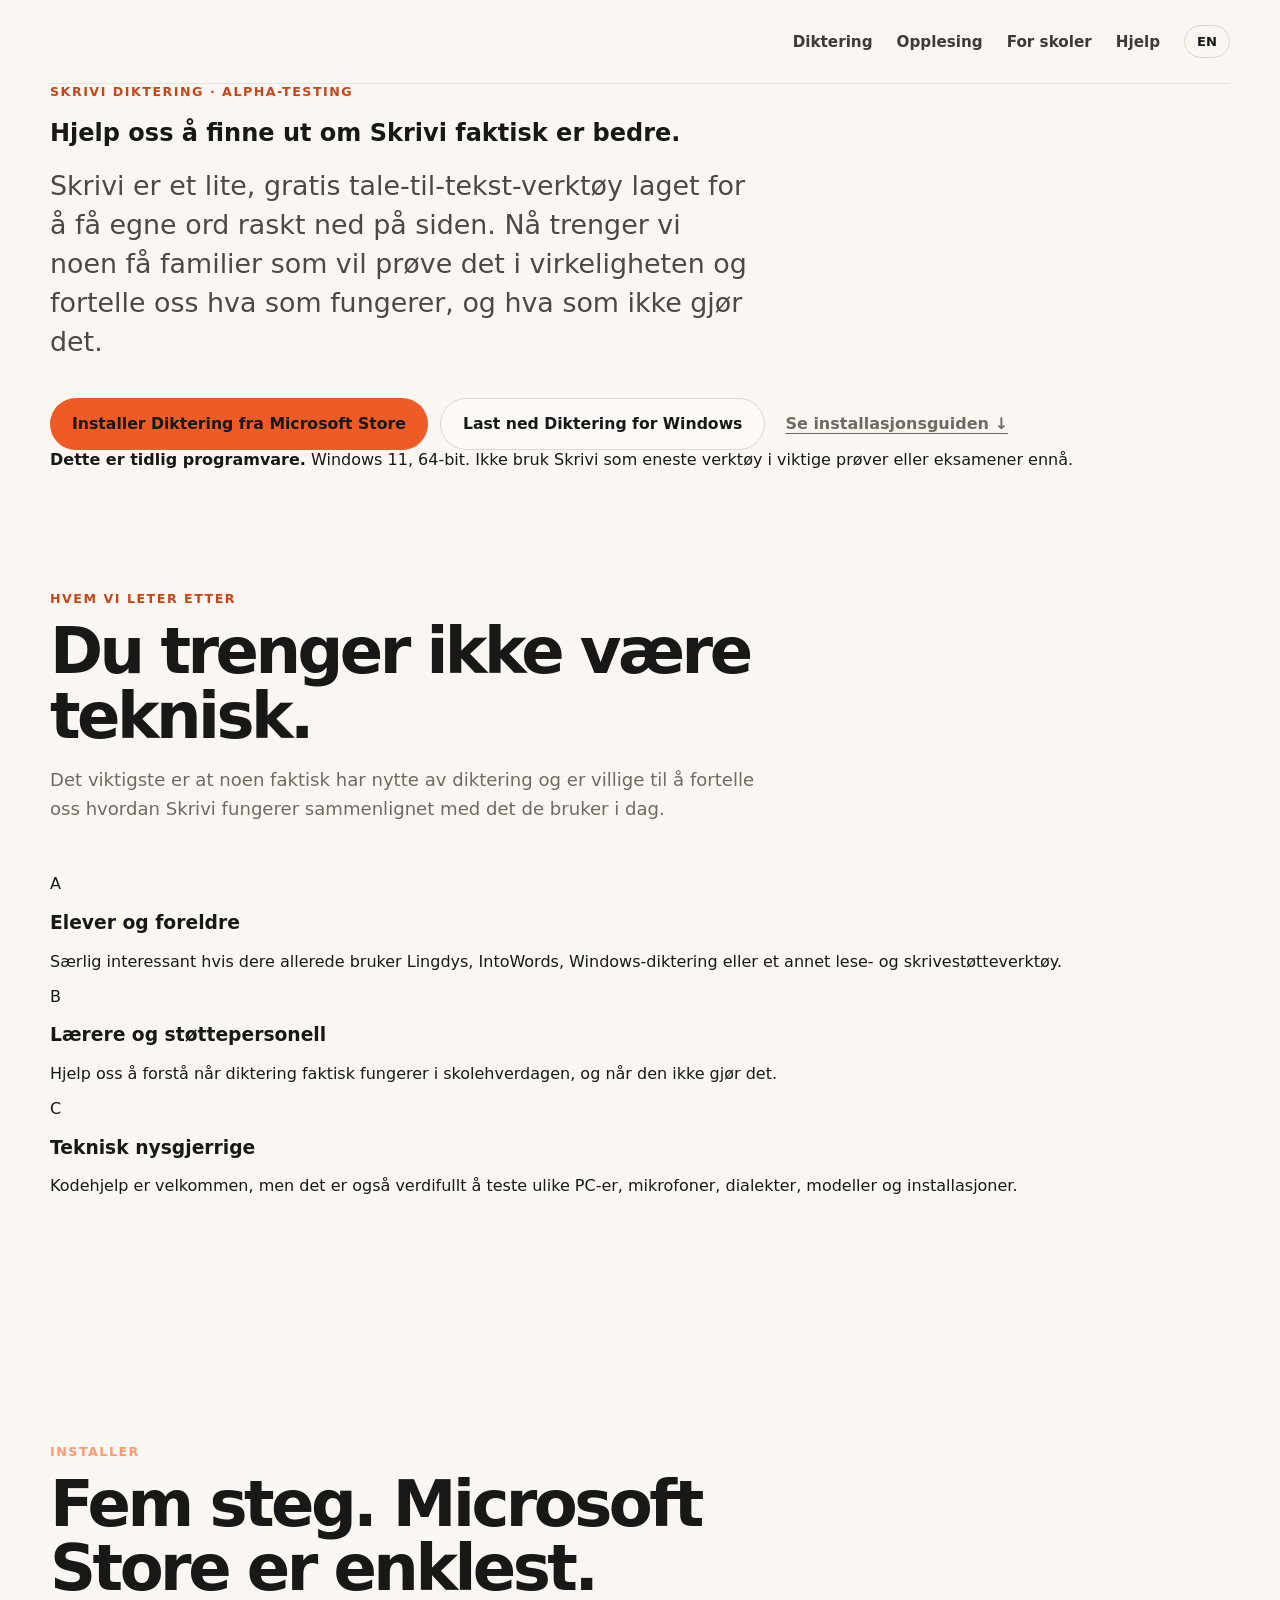
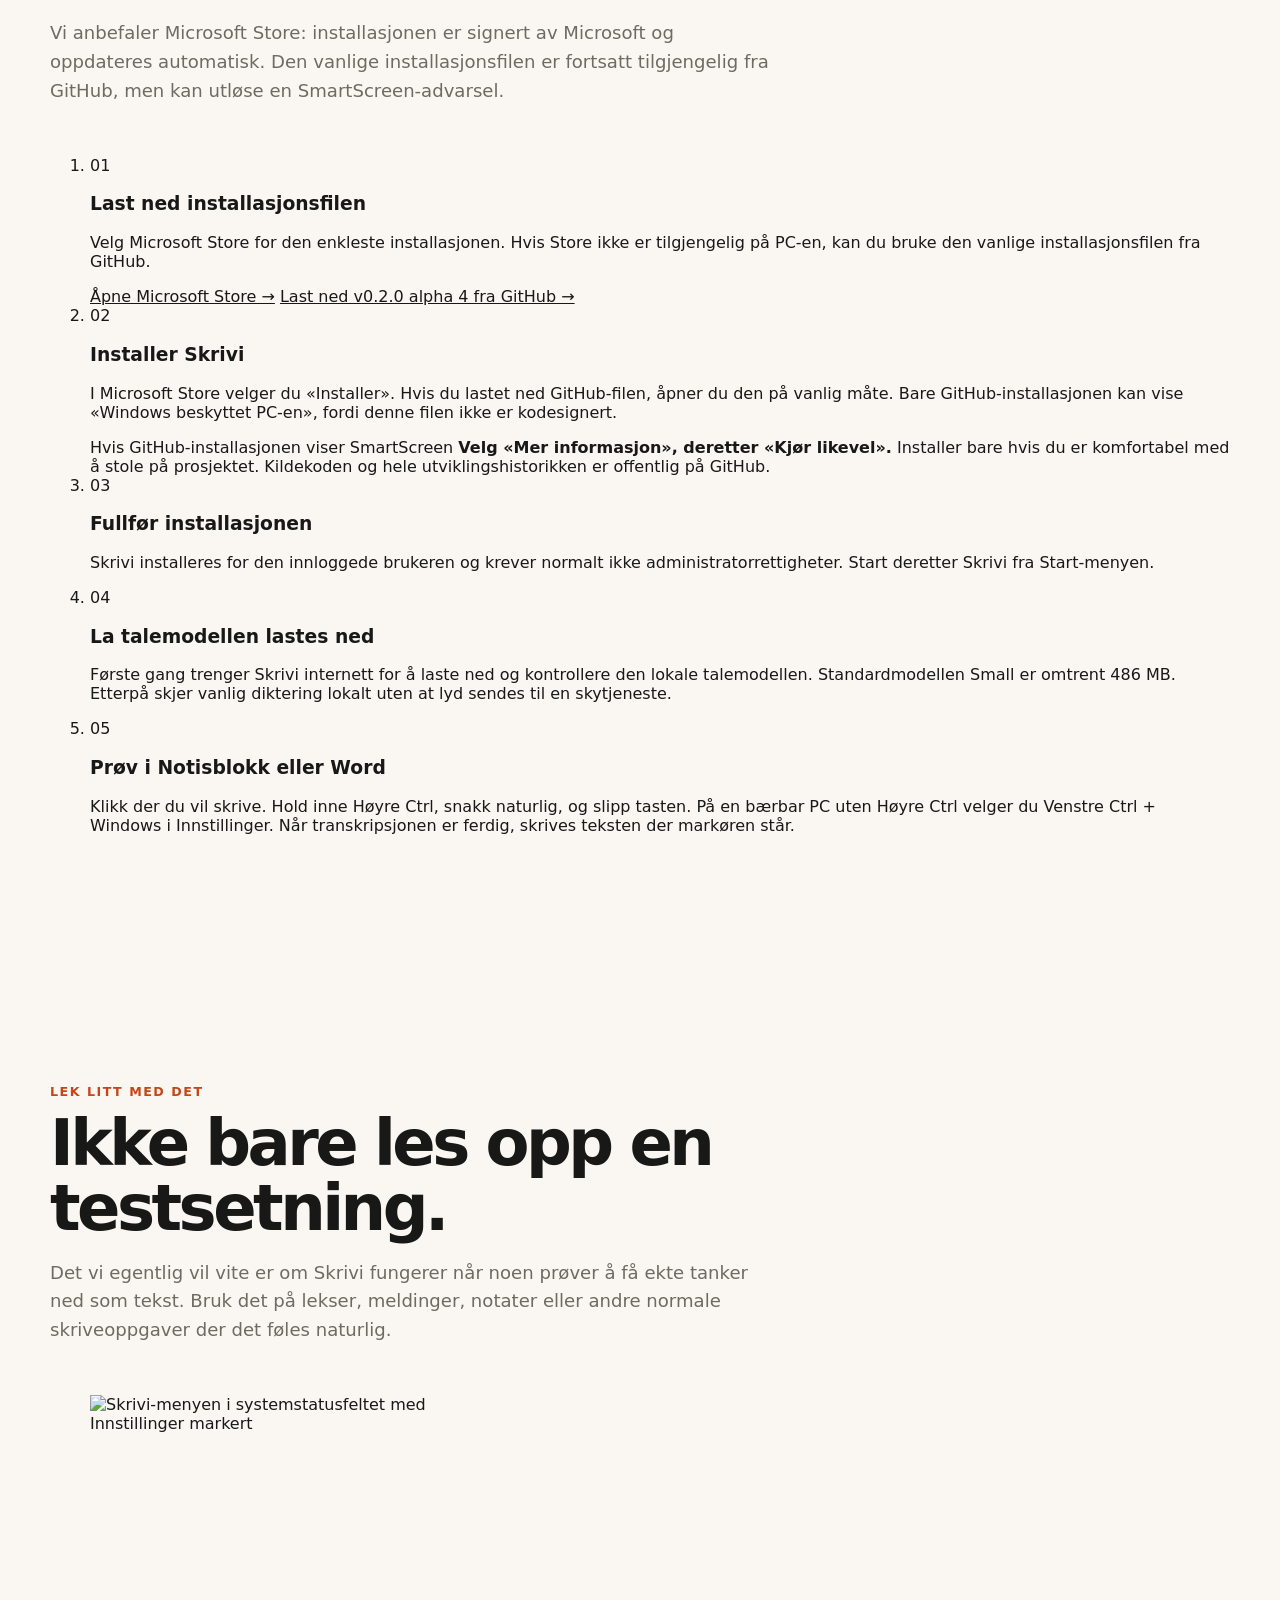
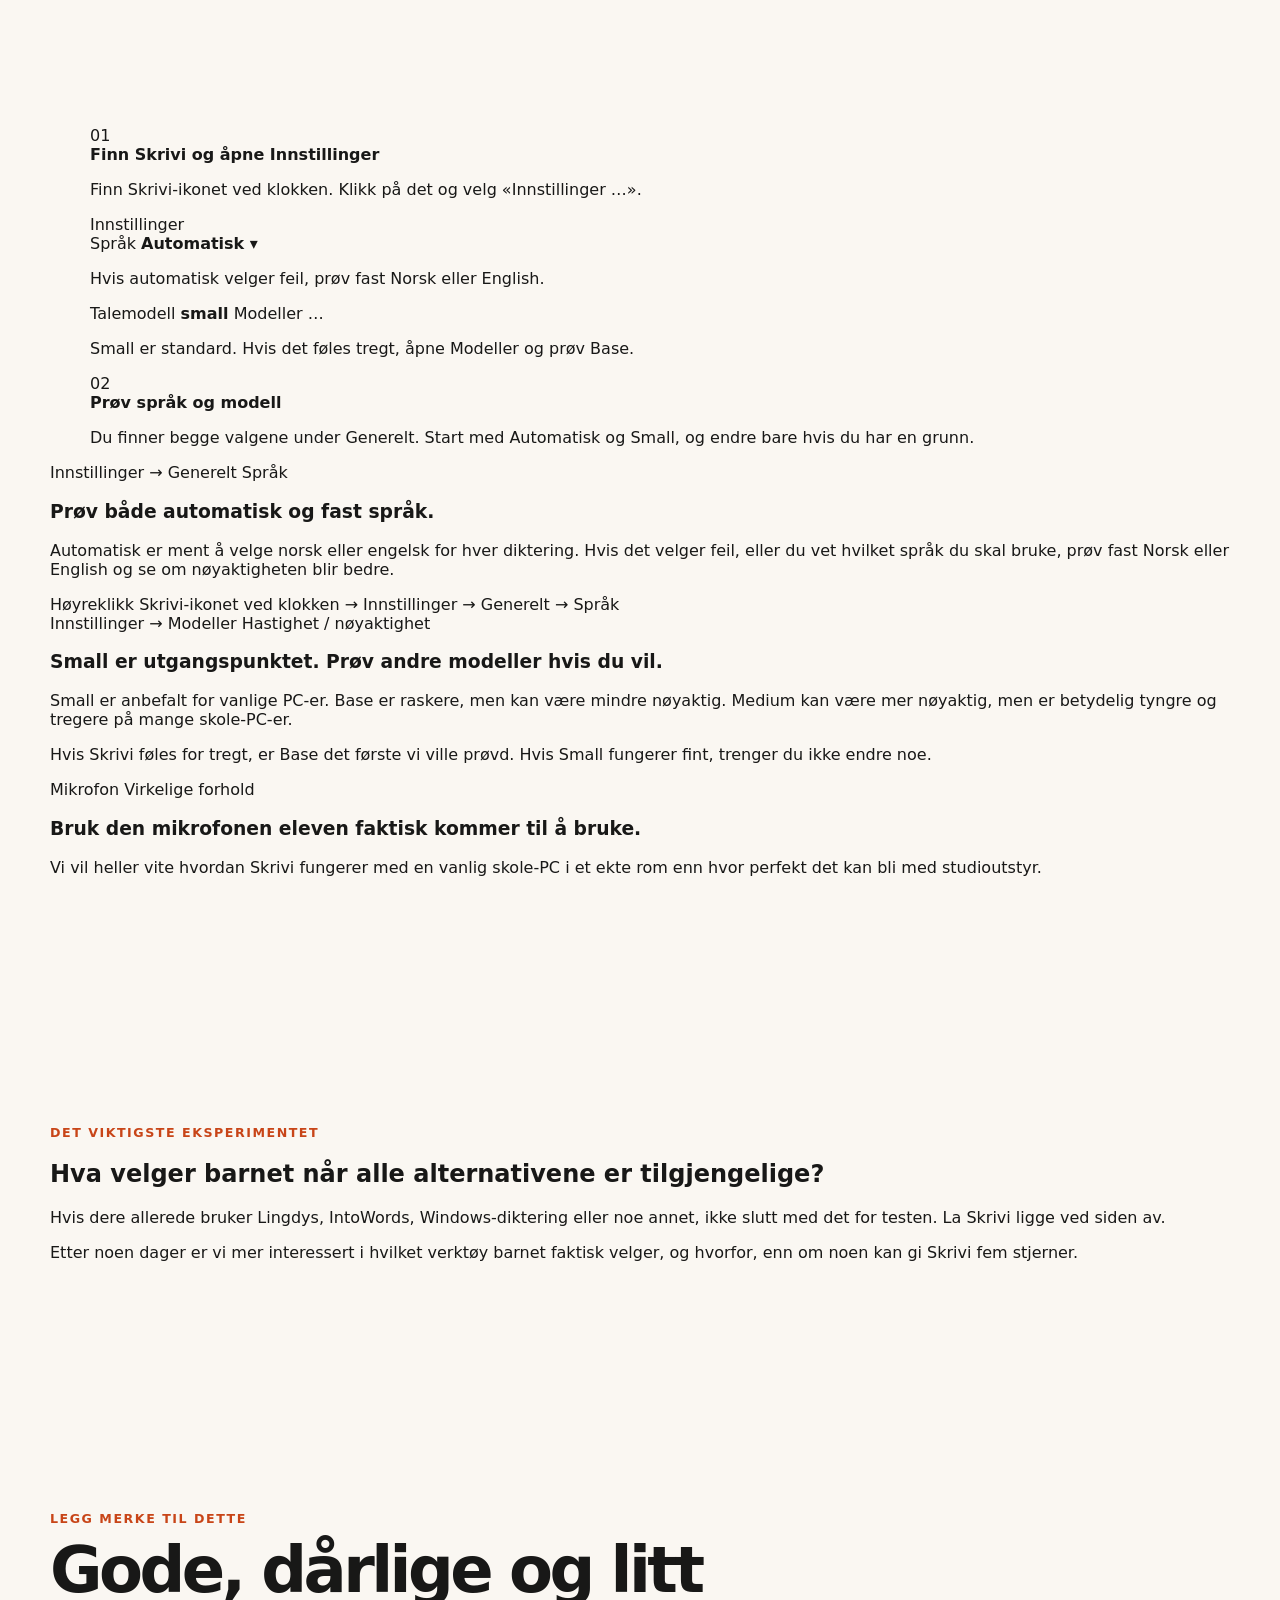
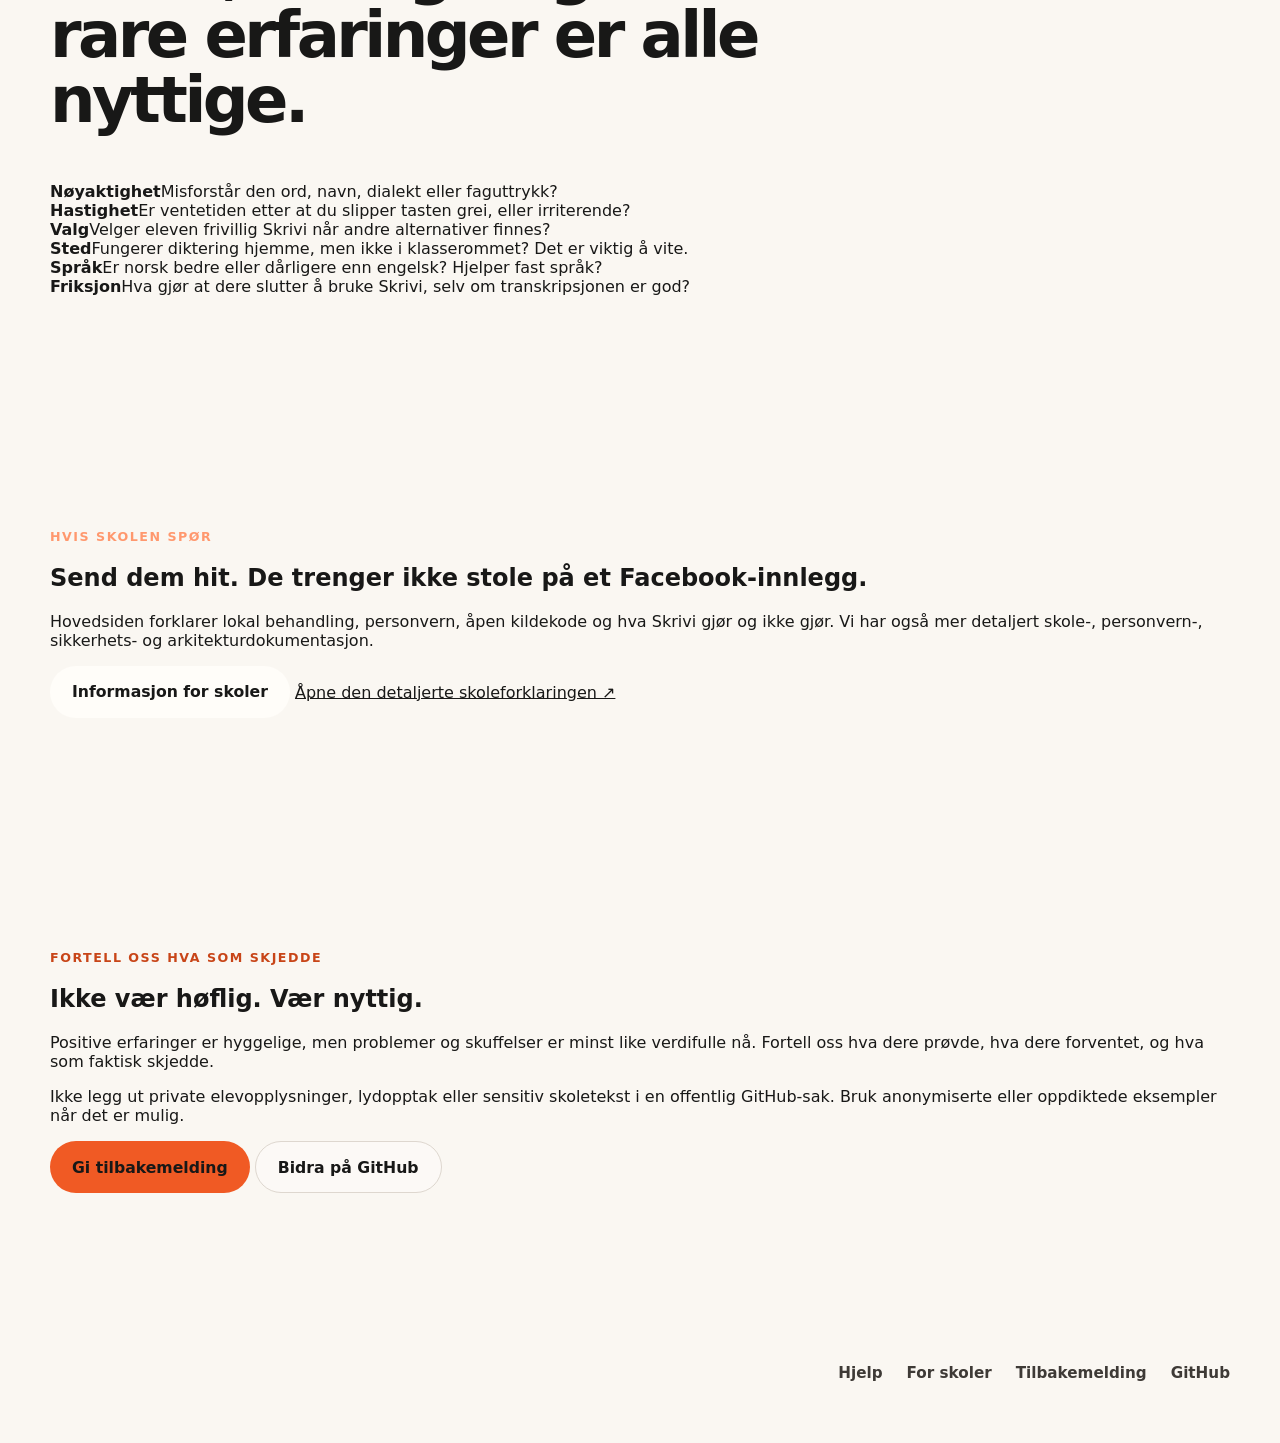
==== website/alpha/index.html @ c9ab1cb5 "Restructure bilingual website for Dictation and Read Aloud" ====
<!doctype html>
<html lang="nb">
<head>
  <meta charset="utf-8">
  <meta name="viewport" content="width=device-width, initial-scale=1">
  <meta name="description" content="Hjelp oss å teste Skrivi. En enkel guide til installasjon, utprøving og tilbakemelding for tidlige testfamilier." data-description-nb="Hjelp oss å teste Skrivi. En enkel guide til installasjon, utprøving og tilbakemelding for tidlige testfamilier." data-description-en="A guide to installing, trying and giving feedback on Skrivi Dictation.">
  <meta name="theme-color" content="#faf7f2">
  <title  data-nb="Test Skrivi Diktering — alpha" data-en="Test Skrivi Dictation — alpha">Test Skrivi Diktering — alpha</title>
  <link rel="icon" href="../assets/skrivi-mark.svg" type="image/svg+xml">
  <link rel="stylesheet" href="../styles.css">
  <link rel="stylesheet" href="alpha.css">
  <script src="alpha.js" defer></script>
  <script src="../script.js" defer></script>
</head>
<body>
<a href="#main" class="skip-link" data-nb="Hopp til innhold" data-en="Skip to content">Hopp til innhold</a>
<header class="site-header">
<a class="brand" href="../" aria-label="Skrivi"><img class="wordmark" src="../assets/skrivi-wordmark.svg" alt=""></a>
<nav class="header-actions" aria-label="Hovedmeny" data-aria-nb="Hovedmeny" data-aria-en="Main navigation">
<a href="../dictation/" data-nb="Diktering" data-en="Dictation">Diktering</a>
<a href="../read-aloud/" data-nb="Opplesing" data-en="Read aloud">Opplesing</a>
<a href="../schools/" data-nb="For skoler" data-en="For schools">For skoler</a>
<a href="../help/" data-nb="Hjelp" data-en="Help">Hjelp</a>
<button class="language-switch" type="button" aria-label="Switch to English" aria-pressed="false">EN</button>
</nav></header>

  <main id="main">
    <section class="alpha-hero section-shell">
      <div class="eyebrow" data-nb="Skrivi Diktering · alpha-testing" data-en="Skrivi Dictation · alpha testing">Skrivi Diktering · alpha-testing</div>
      <h1 data-nb="Hjelp oss å finne ut om Skrivi faktisk er bedre." data-en="Help us find out whether Skrivi is actually better.">Hjelp oss å finne ut om Skrivi faktisk er bedre.</h1>
      <p class="hero-copy" data-nb="Skrivi er et lite, gratis tale-til-tekst-verktøy laget for å få egne ord raskt ned på siden. Nå trenger vi noen få familier som vil prøve det i virkeligheten og fortelle oss hva som fungerer, og hva som ikke gjør det." data-en="Skrivi is a small, free speech-to-text tool designed to get your own words onto the page quickly. We now need a small number of families willing to try it in real life and tell us what works, and what does not.">Skrivi er et lite, gratis tale-til-tekst-verktøy laget for å få egne ord raskt ned på siden. Nå trenger vi noen få familier som vil prøve det i virkeligheten og fortelle oss hva som fungerer, og hva som ikke gjør det.</p>
      <div class="hero-actions">
        <a class="button button-primary" href="https://apps.microsoft.com/detail/9P42NBXD8W36?cid=skrivi-website-testing" data-nb="Installer Diktering fra Microsoft Store" data-en="Get Dictation from Microsoft Store">Installer Diktering fra Microsoft Store</a>
        <a class="button button-secondary" href="https://github.com/workavoidance/Skrivi/releases/download/v0.2.0-alpha.4/Skrivi-v0.2.0-alpha.4-windows-x64-setup.exe" data-nb="Last ned Diktering for Windows" data-en="Download Dictation for Windows">Last ned Diktering for Windows</a>
        <a class="hero-text-link" href="#install" data-nb="Se installasjonsguiden ↓" data-en="See the install guide ↓">Se installasjonsguiden ↓</a>
      </div>
      <div class="alpha-status">
        <strong data-nb="Dette er tidlig programvare." data-en="This is early software.">Dette er tidlig programvare.</strong>
        <span data-nb="Windows 11, 64-bit. Ikke bruk Skrivi som eneste verktøy i viktige prøver eller eksamener ennå." data-en="Windows 11, 64-bit. Do not rely on Skrivi as your only tool in important tests or exams yet.">Windows 11, 64-bit. Ikke bruk Skrivi som eneste verktøy i viktige prøver eller eksamener ennå.</span>
      </div>
    </section>

    <section class="section section-shell compact-section">
      <div class="section-heading wide-heading">
        <p class="kicker" data-nb="Hvem vi leter etter" data-en="Who we are looking for">Hvem vi leter etter</p>
        <h2 data-nb="Du trenger ikke være teknisk." data-en="You do not need to be technical.">Du trenger ikke være teknisk.</h2>
        <p data-nb="Det viktigste er at noen faktisk har nytte av diktering og er villige til å fortelle oss hvordan Skrivi fungerer sammenlignet med det de bruker i dag." data-en="The important thing is that someone genuinely benefits from dictation and is willing to tell us how Skrivi compares with what they use today.">Det viktigste er at noen faktisk har nytte av diktering og er villige til å fortelle oss hvordan Skrivi fungerer sammenlignet med det de bruker i dag.</p>
      </div>
      <div class="tester-grid">
        <article class="tester-card">
          <span class="tester-symbol" aria-hidden="true">A</span>
          <h3 data-nb="Elever og foreldre" data-en="Students and parents">Elever og foreldre</h3>
          <p data-nb="Særlig interessant hvis dere allerede bruker Lingdys, IntoWords, Windows-diktering eller et annet lese- og skrivestøtteverktøy." data-en="Especially useful if you already use Lingdys, IntoWords, Windows dictation or another reading and writing support tool.">Særlig interessant hvis dere allerede bruker Lingdys, IntoWords, Windows-diktering eller et annet lese- og skrivestøtteverktøy.</p>
        </article>
        <article class="tester-card">
          <span class="tester-symbol" aria-hidden="true">B</span>
          <h3 data-nb="Lærere og støttepersonell" data-en="Teachers and support staff">Lærere og støttepersonell</h3>
          <p data-nb="Hjelp oss å forstå når diktering faktisk fungerer i skolehverdagen, og når den ikke gjør det." data-en="Help us understand when dictation really works in everyday school life, and when it does not.">Hjelp oss å forstå når diktering faktisk fungerer i skolehverdagen, og når den ikke gjør det.</p>
        </article>
        <article class="tester-card">
          <span class="tester-symbol" aria-hidden="true">C</span>
          <h3 data-nb="Teknisk nysgjerrige" data-en="Technically curious">Teknisk nysgjerrige</h3>
          <p data-nb="Kodehjelp er velkommen, men det er også verdifullt å teste ulike PC-er, mikrofoner, dialekter, modeller og installasjoner." data-en="Code help is welcome, but testing different PCs, microphones, dialects, models and installations is just as valuable.">Kodehjelp er velkommen, men det er også verdifullt å teste ulike PC-er, mikrofoner, dialekter, modeller og installasjoner.</p>
        </article>
      </div>
    </section>

    <section id="install" class="section alpha-dark">
      <div class="section-shell">
        <div class="section-heading wide-heading alpha-dark-heading">
          <p class="kicker kicker-light" data-nb="Installer" data-en="Install">Installer</p>
          <h2 data-nb="Fem steg. Microsoft Store er enklest." data-en="Five steps. Microsoft Store is the easiest route.">Fem steg. Microsoft Store er enklest.</h2>
          <p data-nb="Vi anbefaler Microsoft Store: installasjonen er signert av Microsoft og oppdateres automatisk. Den vanlige installasjonsfilen er fortsatt tilgjengelig fra GitHub, men kan utløse en SmartScreen-advarsel." data-en="We recommend Microsoft Store: the installation is signed by Microsoft and updates automatically. The conventional installer remains available from GitHub, but may trigger a SmartScreen warning.">Vi anbefaler Microsoft Store: installasjonen er signert av Microsoft og oppdateres automatisk. Den vanlige installasjonsfilen er fortsatt tilgjengelig fra GitHub, men kan utløse en SmartScreen-advarsel.</p>
        </div>

        <ol class="install-list">
          <li>
            <span class="install-number">01</span>
            <div>
              <h3 data-nb="Last ned installasjonsfilen" data-en="Download the installer">Last ned installasjonsfilen</h3>
              <p data-nb="Velg Microsoft Store for den enkleste installasjonen. Hvis Store ikke er tilgjengelig på PC-en, kan du bruke den vanlige installasjonsfilen fra GitHub." data-en="Choose Microsoft Store for the easiest installation. If Store is unavailable on the PC, use the conventional installer from GitHub.">Velg Microsoft Store for den enkleste installasjonen. Hvis Store ikke er tilgjengelig på PC-en, kan du bruke den vanlige installasjonsfilen fra GitHub.</p>
              <div class="install-actions">
                <a class="inline-action" href="https://apps.microsoft.com/detail/9P42NBXD8W36?cid=skrivi-website-testing" data-nb="Åpne Microsoft Store →" data-en="Open Microsoft Store →">Åpne Microsoft Store →</a>
                <a class="inline-action inline-action-muted" href="https://github.com/workavoidance/Skrivi/releases/download/v0.2.0-alpha.4/Skrivi-v0.2.0-alpha.4-windows-x64-setup.exe" data-nb="Last ned v0.2.0 alpha 4 fra GitHub →" data-en="Download v0.2.0 alpha 4 from GitHub →">Last ned v0.2.0 alpha 4 fra GitHub →</a>
              </div>
            </div>
          </li>
          <li>
            <span class="install-number">02</span>
            <div>
              <h3 data-nb="Installer Skrivi" data-en="Install Skrivi">Installer Skrivi</h3>
              <p data-nb="I Microsoft Store velger du «Installer». Hvis du lastet ned GitHub-filen, åpner du den på vanlig måte. Bare GitHub-installasjonen kan vise «Windows beskyttet PC-en», fordi denne filen ikke er kodesignert." data-en="In Microsoft Store, choose “Install”. If you downloaded the GitHub file, open it normally. Only the GitHub installer may show “Windows protected your PC”, because that file is not code-signed.">I Microsoft Store velger du «Installer». Hvis du lastet ned GitHub-filen, åpner du den på vanlig måte. Bare GitHub-installasjonen kan vise «Windows beskyttet PC-en», fordi denne filen ikke er kodesignert.</p>
              <div class="smartscreen-callout">
                <span class="callout-label" data-nb="Hvis GitHub-installasjonen viser SmartScreen" data-en="If SmartScreen appears for the GitHub installer">Hvis GitHub-installasjonen viser SmartScreen</span>
                <strong data-nb="Velg «Mer informasjon», deretter «Kjør likevel»." data-en="Choose “More info”, then “Run anyway”.">Velg «Mer informasjon», deretter «Kjør likevel».</strong>
                <span data-nb="Installer bare hvis du er komfortabel med å stole på prosjektet. Kildekoden og hele utviklingshistorikken er offentlig på GitHub." data-en="Only install if you are comfortable trusting the project. The source code and complete development history are public on GitHub.">Installer bare hvis du er komfortabel med å stole på prosjektet. Kildekoden og hele utviklingshistorikken er offentlig på GitHub.</span>
              </div>
            </div>
          </li>
          <li>
            <span class="install-number">03</span>
            <div>
              <h3 data-nb="Fullfør installasjonen" data-en="Finish installation">Fullfør installasjonen</h3>
              <p data-nb="Skrivi installeres for den innloggede brukeren og krever normalt ikke administratorrettigheter. Start deretter Skrivi fra Start-menyen." data-en="Skrivi installs for the signed-in user and normally does not require administrator permission. Then start Skrivi from the Start menu.">Skrivi installeres for den innloggede brukeren og krever normalt ikke administratorrettigheter. Start deretter Skrivi fra Start-menyen.</p>
            </div>
          </li>
          <li>
            <span class="install-number">04</span>
            <div>
              <h3 data-nb="La talemodellen lastes ned" data-en="Let the speech model download">La talemodellen lastes ned</h3>
              <p data-nb="Første gang trenger Skrivi internett for å laste ned og kontrollere den lokale talemodellen. Standardmodellen Small er omtrent 486 MB. Etterpå skjer vanlig diktering lokalt uten at lyd sendes til en skytjeneste." data-en="The first time, Skrivi needs internet access to download and verify the local speech model. The default Small model is about 486 MB. After that, normal dictation runs locally without sending audio to a cloud service.">Første gang trenger Skrivi internett for å laste ned og kontrollere den lokale talemodellen. Standardmodellen Small er omtrent 486 MB. Etterpå skjer vanlig diktering lokalt uten at lyd sendes til en skytjeneste.</p>
            </div>
          </li>
          <li>
            <span class="install-number">05</span>
            <div>
              <h3 data-nb="Prøv i Notisblokk eller Word" data-en="Try it in Notepad or Word">Prøv i Notisblokk eller Word</h3>
              <p data-nb="Klikk der du vil skrive. Hold inne Høyre Ctrl, snakk naturlig, og slipp tasten. På en bærbar PC uten Høyre Ctrl velger du Venstre Ctrl + Windows i Innstillinger. Når transkripsjonen er ferdig, skrives teksten der markøren står." data-en="Click where you want to type. Hold Right Ctrl, speak naturally, and release the key. On a laptop without Right Ctrl, choose Left Ctrl + Windows in Settings. When transcription finishes, the text is typed wherever the cursor is.">Klikk der du vil skrive. Hold inne Høyre Ctrl, snakk naturlig, og slipp tasten. På en bærbar PC uten Høyre Ctrl velger du Venstre Ctrl + Windows i Innstillinger. Når transkripsjonen er ferdig, skrives teksten der markøren står.</p>
            </div>
          </li>
        </ol>
      </div>
    </section>

    <section id="play" class="section section-shell">
      <div class="section-heading wide-heading">
        <p class="kicker" data-nb="Lek litt med det" data-en="Play with it">Lek litt med det</p>
        <h2 data-nb="Ikke bare les opp en testsetning." data-en="Do not just read a test sentence.">Ikke bare les opp en testsetning.</h2>
        <p data-nb="Det vi egentlig vil vite er om Skrivi fungerer når noen prøver å få ekte tanker ned som tekst. Bruk det på lekser, meldinger, notater eller andre normale skriveoppgaver der det føles naturlig." data-en="What we really want to know is whether Skrivi works when someone is trying to turn real thoughts into text. Use it for homework, messages, notes or other normal writing tasks where it feels natural.">Det vi egentlig vil vite er om Skrivi fungerer når noen prøver å få ekte tanker ned som tekst. Bruk det på lekser, meldinger, notater eller andre normale skriveoppgaver der det føles naturlig.</p>
      </div>

      <div class="settings-grid">
        <article class="settings-card settings-card-featured">
          <div class="settings-topline">
            <span class="mini-kicker" data-nb="Innstillinger → Generelt" data-en="Settings → General">Innstillinger → Generelt</span>
            <span class="settings-chip" data-nb="Språk" data-en="Language">Språk</span>
          </div>
          <h3 data-nb="Prøv både automatisk og fast språk." data-en="Try automatic and fixed languages.">Prøv både automatisk og fast språk.</h3>
          <p data-nb="Automatisk er ment å velge norsk eller engelsk for hver diktering. Hvis det velger feil, eller du vet hvilket språk du skal bruke, prøv fast Norsk eller English og se om nøyaktigheten blir bedre." data-en="Automatic is intended to choose Norwegian or English for each dictation. If it chooses incorrectly, or you know which language you will use, try fixed Norwegian or English and see whether accuracy improves.">Automatisk er ment å velge norsk eller engelsk for hver diktering. Hvis det velger feil, eller du vet hvilket språk du skal bruke, prøv fast Norsk eller English og se om nøyaktigheten blir bedre.</p>
          <div class="settings-path" data-nb="Høyreklikk Skrivi-ikonet ved klokken → Innstillinger → Generelt → Språk" data-en="Right-click the Skrivi tray icon → Settings → General → Language">Høyreklikk Skrivi-ikonet ved klokken → Innstillinger → Generelt → Språk</div>
        </article>

        <article class="settings-card">
          <div class="settings-topline">
            <span class="mini-kicker" data-nb="Innstillinger → Modeller" data-en="Settings → Models">Innstillinger → Modeller</span>
            <span class="settings-chip" data-nb="Hastighet / nøyaktighet" data-en="Speed / accuracy">Hastighet / nøyaktighet</span>
          </div>
          <h3 data-nb="Small er utgangspunktet. Prøv andre modeller hvis du vil." data-en="Small is the starting point. Try other models if you want.">Small er utgangspunktet. Prøv andre modeller hvis du vil.</h3>
          <p data-nb="Small er anbefalt for vanlige PC-er. Base er raskere, men kan være mindre nøyaktig. Medium kan være mer nøyaktig, men er betydelig tyngre og tregere på mange skole-PC-er." data-en="Small is recommended for typical PCs. Base is faster but may be less accurate. Medium may be more accurate, but it is substantially heavier and slower on many school laptops.">Small er anbefalt for vanlige PC-er. Base er raskere, men kan være mindre nøyaktig. Medium kan være mer nøyaktig, men er betydelig tyngre og tregere på mange skole-PC-er.</p>
          <p class="settings-note" data-nb="Hvis Skrivi føles for tregt, er Base det første vi ville prøvd. Hvis Small fungerer fint, trenger du ikke endre noe." data-en="If Skrivi feels too slow, Base is the first model we would try. If Small works well, there is no need to change anything.">Hvis Skrivi føles for tregt, er Base det første vi ville prøvd. Hvis Small fungerer fint, trenger du ikke endre noe.</p>
        </article>

        <article class="settings-card">
          <div class="settings-topline">
            <span class="mini-kicker" data-nb="Mikrofon" data-en="Microphone">Mikrofon</span>
            <span class="settings-chip" data-nb="Virkelige forhold" data-en="Real conditions">Virkelige forhold</span>
          </div>
          <h3 data-nb="Bruk den mikrofonen eleven faktisk kommer til å bruke." data-en="Use the microphone the student will really use.">Bruk den mikrofonen eleven faktisk kommer til å bruke.</h3>
          <p data-nb="Vi vil heller vite hvordan Skrivi fungerer med en vanlig skole-PC i et ekte rom enn hvor perfekt det kan bli med studioutstyr." data-en="We would rather know how Skrivi works with an ordinary school laptop in a real room than how perfect it can be with studio equipment.">Vi vil heller vite hvordan Skrivi fungerer med en vanlig skole-PC i et ekte rom enn hvor perfekt det kan bli med studioutstyr.</p>
        </article>
      </div>
    </section>

    <section class="section compare-section">
      <div class="section-shell compare-grid">
        <div>
          <p class="kicker" data-nb="Det viktigste eksperimentet" data-en="The most useful experiment">Det viktigste eksperimentet</p>
          <h2 data-nb="Hva velger barnet når alle alternativene er tilgjengelige?" data-en="What does the child choose when all the options are available?">Hva velger barnet når alle alternativene er tilgjengelige?</h2>
        </div>
        <div class="compare-copy">
          <p data-nb="Hvis dere allerede bruker Lingdys, IntoWords, Windows-diktering eller noe annet, ikke slutt med det for testen. La Skrivi ligge ved siden av." data-en="If you already use Lingdys, IntoWords, Windows dictation or something else, do not stop using it for this test. Leave Skrivi alongside it.">Hvis dere allerede bruker Lingdys, IntoWords, Windows-diktering eller noe annet, ikke slutt med det for testen. La Skrivi ligge ved siden av.</p>
          <p class="compare-emphasis" data-nb="Etter noen dager er vi mer interessert i hvilket verktøy barnet faktisk velger, og hvorfor, enn om noen kan gi Skrivi fem stjerner." data-en="After a few days, we care much more about which tool the child actually chooses, and why, than whether someone can give Skrivi five stars.">Etter noen dager er vi mer interessert i hvilket verktøy barnet faktisk velger, og hvorfor, enn om noen kan gi Skrivi fem stjerner.</p>
        </div>
      </div>
    </section>

    <section id="notice" class="section section-shell">
      <div class="section-heading wide-heading">
        <p class="kicker" data-nb="Legg merke til dette" data-en="Things to notice">Legg merke til dette</p>
        <h2 data-nb="Gode, dårlige og litt rare erfaringer er alle nyttige." data-en="Good, bad and slightly strange experiences are all useful.">Gode, dårlige og litt rare erfaringer er alle nyttige.</h2>
      </div>
      <div class="notice-grid">
        <div><strong data-nb="Nøyaktighet" data-en="Accuracy">Nøyaktighet</strong><span data-nb="Misforstår den ord, navn, dialekt eller faguttrykk?" data-en="Does it misunderstand words, names, dialect or subject vocabulary?">Misforstår den ord, navn, dialekt eller faguttrykk?</span></div>
        <div><strong data-nb="Hastighet" data-en="Speed">Hastighet</strong><span data-nb="Er ventetiden etter at du slipper tasten grei, eller irriterende?" data-en="Is the wait after releasing the key acceptable or annoying?">Er ventetiden etter at du slipper tasten grei, eller irriterende?</span></div>
        <div><strong data-nb="Valg" data-en="Choice">Valg</strong><span data-nb="Velger eleven frivillig Skrivi når andre alternativer finnes?" data-en="Does the student voluntarily choose Skrivi when alternatives are available?">Velger eleven frivillig Skrivi når andre alternativer finnes?</span></div>
        <div><strong data-nb="Sted" data-en="Setting">Sted</strong><span data-nb="Fungerer diktering hjemme, men ikke i klasserommet? Det er viktig å vite." data-en="Does dictation work at home but not in the classroom? That matters.">Fungerer diktering hjemme, men ikke i klasserommet? Det er viktig å vite.</span></div>
        <div><strong data-nb="Språk" data-en="Language">Språk</strong><span data-nb="Er norsk bedre eller dårligere enn engelsk? Hjelper fast språk?" data-en="Is Norwegian better or worse than English? Does fixed language help?">Er norsk bedre eller dårligere enn engelsk? Hjelper fast språk?</span></div>
        <div><strong data-nb="Friksjon" data-en="Friction">Friksjon</strong><span data-nb="Hva gjør at dere slutter å bruke Skrivi, selv om transkripsjonen er god?" data-en="What makes you stop using Skrivi even if transcription is good?">Hva gjør at dere slutter å bruke Skrivi, selv om transkripsjonen er god?</span></div>
      </div>
    </section>

    <section class="section school-strip">
      <div class="section-shell school-strip-grid">
        <div>
          <p class="kicker kicker-light" data-nb="Hvis skolen spør" data-en="If the school asks">Hvis skolen spør</p>
          <h2 data-nb="Send dem hit. De trenger ikke stole på et Facebook-innlegg." data-en="Send them here. They do not need to trust a Facebook post.">Send dem hit. De trenger ikke stole på et Facebook-innlegg.</h2>
          <p data-nb="Hovedsiden forklarer lokal behandling, personvern, åpen kildekode og hva Skrivi gjør og ikke gjør. Vi har også mer detaljert skole-, personvern-, sikkerhets- og arkitekturdokumentasjon." data-en="The main site explains local processing, privacy, open source and what Skrivi does and does not do. We also publish more detailed school, privacy, security and architecture documentation.">Hovedsiden forklarer lokal behandling, personvern, åpen kildekode og hva Skrivi gjør og ikke gjør. Vi har også mer detaljert skole-, personvern-, sikkerhets- og arkitekturdokumentasjon.</p>
        </div>
        <div class="school-actions">
          <a class="button button-paper" href="../schools/#dictation" data-nb="Informasjon for skoler" data-en="Information for schools">Informasjon for skoler</a>
          <a class="school-text-link" href="https://github.com/workavoidance/Skrivi/blob/main/docs/SCHOOL_EXPLAINER_NB.md" data-href-nb="https://github.com/workavoidance/Skrivi/blob/main/docs/SCHOOL_EXPLAINER_NB.md" data-href-en="https://github.com/workavoidance/Skrivi/blob/main/docs/SCHOOL_EXPLAINER.md" target="_blank" rel="noreferrer" data-nb="Åpne den detaljerte skoleforklaringen ↗" data-en="Open the detailed school explainer ↗">Åpne den detaljerte skoleforklaringen ↗</a>
        </div>
      </div>
    </section>

    <section id="feedback" class="section section-shell feedback-section">
      <div class="feedback-panel">
        <div>
          <p class="kicker" data-nb="Fortell oss hva som skjedde" data-en="Tell us what happened">Fortell oss hva som skjedde</p>
          <h2 data-nb="Ikke vær høflig. Vær nyttig." data-en="Do not be polite. Be useful.">Ikke vær høflig. Vær nyttig.</h2>
          <p data-nb="Positive erfaringer er hyggelige, men problemer og skuffelser er minst like verdifulle nå. Fortell oss hva dere prøvde, hva dere forventet, og hva som faktisk skjedde." data-en="Positive experiences are lovely, but problems and disappointments are at least as valuable right now. Tell us what you tried, what you expected, and what actually happened.">Positive erfaringer er hyggelige, men problemer og skuffelser er minst like verdifulle nå. Fortell oss hva dere prøvde, hva dere forventet, og hva som faktisk skjedde.</p>
          <p class="privacy-reminder" data-nb="Ikke legg ut private elevopplysninger, lydopptak eller sensitiv skoletekst i en offentlig GitHub-sak. Bruk anonymiserte eller oppdiktede eksempler når det er mulig." data-en="Do not post private student information, audio recordings or sensitive school text in a public GitHub issue. Use anonymised or synthetic examples where possible.">Ikke legg ut private elevopplysninger, lydopptak eller sensitiv skoletekst i en offentlig GitHub-sak. Bruk anonymiserte eller oppdiktede eksempler når det er mulig.</p>
        </div>
        <div class="feedback-actions">
          <a class="button button-primary" href="../feedback/" data-nb="Gi tilbakemelding" data-en="Give feedback">Gi tilbakemelding</a>
          <a class="button button-secondary" href="https://github.com/workavoidance/Skrivi" target="_blank" rel="noreferrer" data-nb="Bidra på GitHub" data-en="Contribute on GitHub">Bidra på GitHub</a>
        </div>
      </div>
    </section>
  </main>

<footer class="site-footer section-shell">
<a class="footer-brand" href="../" aria-label="Skrivi"><img class="wordmark" src="../assets/skrivi-wordmark.svg" alt=""></a>
<div class="footer-links"><a href="../help/" data-nb="Hjelp" data-en="Help">Hjelp</a><a href="../schools/" data-nb="For skoler" data-en="For schools">For skoler</a><a href="../feedback/" data-nb="Tilbakemelding" data-en="Feedback">Tilbakemelding</a><a href="https://github.com/workavoidance/Skrivi">GitHub</a></div></footer>
</body>
</html>
---- website/styles.css ----
:root {
  --paper: #faf7f2;
  --paper-strong: #fffdf9;
  --ink: #181817;
  --muted: #6f6a63;
  --line: #ded7cf;
  --orange: #f05a24;
  --orange-dark: #c84518;
  --orange-soft: #ffe2d5;
  --radius: 28px;
  --shadow: 0 24px 70px rgba(24, 24, 23, 0.08);
  --max: 1180px;
}

* { box-sizing: border-box; }
html { scroll-behavior: smooth; }
body {
  margin: 0;
  background: var(--paper);
  color: var(--ink);
  font-family: Inter, ui-sans-serif, system-ui, -apple-system, BlinkMacSystemFont, "Segoe UI", sans-serif;
  text-rendering: optimizeLegibility;
}

a { color: inherit; }
img { display: block; }
button, a { -webkit-tap-highlight-color: transparent; }

.site-header,
.section-shell {
  width: min(calc(100% - 40px), var(--max));
  margin-inline: auto;
}

.site-header {
  min-height: 84px;
  display: flex;
  align-items: center;
  justify-content: space-between;
  gap: 24px;
  border-bottom: 1px solid rgba(24, 24, 23, 0.08);
}

.brand,
.footer-brand {
  display: inline-flex;
  align-items: center;
  text-decoration: none;
}

.wordmark {
  display: block;
  width: 5rem;
  height: auto;
}

.header-actions,
.footer-links {
  display: flex;
  align-items: center;
  gap: 24px;
}

.header-actions a,
.footer-links a {
  color: #3e3a36;
  text-decoration: none;
  font-size: 0.95rem;
  font-weight: 620;
}

.header-actions a:hover,
.footer-links a:hover { color: var(--orange-dark); }

.language-switch {
  border: 1px solid var(--line);
  background: transparent;
  color: var(--ink);
  border-radius: 999px;
  padding: 8px 12px;
  font: inherit;
  font-size: 0.82rem;
  font-weight: 760;
  cursor: pointer;
}

.language-switch:hover { background: var(--paper-strong); }

.hero {
  padding: 118px 0 86px;
}

.eyebrow,
.kicker {
  color: var(--orange-dark);
  font-size: 0.79rem;
  font-weight: 800;
  letter-spacing: 0.12em;
  text-transform: uppercase;
}

.hero h1 {
  max-width: 900px;
  margin: 18px 0 22px;
  font-size: clamp(3.4rem, 8.4vw, 7.6rem);
  line-height: 0.96;
  letter-spacing: -0.065em;
  font-weight: 760;
}

.hero-copy {
  max-width: 700px;
  margin: 0;
  color: #4c4843;
  font-size: clamp(1.2rem, 2.1vw, 1.7rem);
  line-height: 1.45;
}

.hero-actions {
  margin-top: 36px;
  display: flex;
  flex-wrap: wrap;
  gap: 12px;
}

.hero-text-link {
  display: inline-flex;
  min-height: 52px;
  align-items: center;
  padding: 0 8px;
  color: var(--muted);
  font-weight: 720;
  text-decoration-thickness: 1px;
  text-underline-offset: 4px;
}

.button {
  display: inline-flex;
  min-height: 52px;
  align-items: center;
  justify-content: center;
  border-radius: 999px;
  padding: 0 22px;
  text-decoration: none;
  font-size: 0.98rem;
  font-weight: 760;
  transition: transform 160ms ease, background 160ms ease, border-color 160ms ease;
}

.button:hover { transform: translateY(-1px); }
.button-primary { background: var(--orange); color: var(--ink); }
.button-primary:hover { background: #fa6b34; }
.button-secondary { border: 1px solid var(--line); background: rgba(255,255,255,.28); }
.button-secondary:hover { border-color: #bcb2a7; background: var(--paper-strong); }
.button-paper { background: var(--paper-strong); color: var(--ink); white-space: nowrap; }

.trust-row {
  display: flex;
  flex-wrap: wrap;
  gap: 12px 24px;
  margin-top: 72px;
  padding-top: 24px;
  border-top: 1px solid var(--line);
}

.trust-row span {
  display: inline-flex;
  align-items: center;
  gap: 8px;
  color: #57514b;
  font-size: 0.92rem;
}

.trust-row i {
  color: var(--orange);
  font-style: normal;
  font-size: 0.7rem;
}

.trust-row b { font-weight: 650; }
.alpha-note {
  margin: 18px 0 0;
  color: var(--muted);
  font-size: 0.86rem;
}

.section { padding: 110px 0; }
.section-heading { max-width: 760px; margin-bottom: 50px; }
.section-heading h2,
.statement-section h2,
.technical-section h2,
.download-section h2 {
  margin: 10px 0 0;
  font-size: clamp(2.35rem, 5vw, 4.8rem);
  line-height: 1.01;
  letter-spacing: -0.055em;
}

.wide-heading > p:last-child {
  max-width: 720px;
  color: var(--muted);
  font-size: 1.13rem;
  line-height: 1.6;
}

.steps {
  display: grid;
  grid-template-columns: repeat(3, 1fr);
  gap: 18px;
}

.step,
.feature-card {
  border: 1px solid var(--line);
  border-radius: var(--radius);
  background: rgba(255,255,255,.34);
}

.step { padding: 28px; min-height: 250px; }
.step-number {
  width: 36px;
  height: 36px;
  display: grid;
  place-items: center;
  border-radius: 999px;
  background: var(--orange-soft);
  color: var(--orange-dark);
  font-weight: 800;
}
.step h3,
.feature-card h3 {
  margin: 54px 0 10px;
  font-size: 1.3rem;
  letter-spacing: -0.025em;
}
.step p,
.feature-card p {
  margin: 0;
  color: var(--muted);
  line-height: 1.6;
}

.statement-section {
  background: var(--ink);
  color: var(--paper);
  padding: 120px 0;
}

.statement-grid {
  display: grid;
  grid-template-columns: 1.08fr .92fr;
  gap: 80px;
  align-items: start;
}
.kicker-light { color: #ff986e; }
.statement-copy { padding-top: 34px; }
.statement-copy p {
  margin: 0 0 24px;
  color: #d7d0c8;
  font-size: 1.2rem;
  line-height: 1.65;
}
.statement-copy .statement-emphasis {
  color: var(--paper);
  font-weight: 700;
}

.feature-grid {
  display: grid;
  grid-template-columns: repeat(3, 1fr);
  gap: 16px;
}
.feature-card { padding: 28px; min-height: 260px; }
.feature-card h3 { margin-top: 36px; }
.feature-icon {
  width: 42px;
  height: 42px;
  display: grid;
  place-items: center;
  border-radius: 12px;
  background: var(--orange-soft);
  color: var(--orange-dark);
  font-weight: 850;
  font-size: 0.95rem;
}

.approval-panel {
  margin-top: 68px;
  padding: clamp(28px, 5vw, 58px);
  border-radius: calc(var(--radius) + 4px);
  background: var(--ink);
  color: var(--paper);
  box-shadow: var(--shadow);
}

.approval-intro {
  max-width: 790px;
}

.approval-intro h3 {
  max-width: 700px;
  margin: 10px 0 20px;
  font-size: clamp(2rem, 4.5vw, 4rem);
  line-height: 1.02;
  letter-spacing: -0.05em;
}

.approval-intro > p:last-child {
  max-width: 720px;
  margin: 0;
  color: #cfc8bf;
  font-size: 1.05rem;
  line-height: 1.65;
}

.data-flow {
  margin-top: 46px;
  padding: 26px;
  border: 1px solid rgba(255,255,255,.16);
  border-radius: 20px;
  background: rgba(255,255,255,.045);
}

.flow-main {
  display: grid;
  grid-template-columns: 1fr auto 1fr auto 1fr;
  align-items: center;
  gap: 14px;
}

.flow-node {
  display: flex;
  min-height: 68px;
  align-items: center;
  justify-content: center;
  border: 1px solid rgba(255,255,255,.18);
  border-radius: 14px;
  padding: 14px;
  text-align: center;
  font-weight: 700;
  line-height: 1.35;
}

.flow-node-accent {
  border-color: var(--orange);
  background: var(--orange);
  color: var(--ink);
}

.flow-arrow {
  color: #ff986e;
  font-size: 1.35rem;
}

.flow-boundary {
  margin: 20px 0 0;
  color: #aaa39a;
  font-size: .9rem;
  line-height: 1.6;
}

.approval-steps {
  display: grid;
  grid-template-columns: repeat(3, 1fr);
  gap: 28px;
  margin: 52px 0 0;
  padding: 0;
  list-style: none;
}

.approval-steps li {
  display: grid;
  grid-template-columns: auto 1fr;
  gap: 14px;
}

.approval-number {
  color: #ff986e;
  font-size: .76rem;
  font-weight: 800;
  letter-spacing: .08em;
}

.approval-steps h4,
.approval-docs h4 {
  margin: 0 0 8px;
  font-size: 1.04rem;
}

.approval-steps p {
  margin: 0;
  color: #aaa39a;
  font-size: .92rem;
  line-height: 1.55;
}

.approval-docs {
  display: grid;
  grid-template-columns: minmax(190px, .7fr) 1.3fr;
  gap: 38px;
  margin-top: 52px;
  padding-top: 32px;
  border-top: 1px solid rgba(255,255,255,.16);
}

.approval-docs-heading p {
  margin: 0;
  color: #aaa39a;
  font-size: .9rem;
  line-height: 1.5;
}

.doc-links {
  display: flex;
  flex-wrap: wrap;
  gap: 10px;
}

.doc-links a {
  display: inline-flex;
  align-items: center;
  justify-content: space-between;
  gap: 14px;
  min-height: 44px;
  border: 1px solid rgba(255,255,255,.18);
  border-radius: 999px;
  padding: 9px 14px 9px 16px;
  color: var(--paper);
  text-decoration: none;
  font-size: .9rem;
  font-weight: 700;
}

.doc-links a:hover {
  border-color: var(--orange);
  background: rgba(240,90,36,.1);
}

.doc-links i {
  color: #ff986e;
  font-style: normal;
}

.approval-status {
  margin: 38px 0 0;
  padding-top: 22px;
  border-top: 1px solid rgba(255,255,255,.09);
  color: #8f8981;
  font-size: .8rem;
  line-height: 1.55;
}

.technical-section {
  background: #f2ede7;
}
.technical-grid {
  display: grid;
  grid-template-columns: .9fr 1.1fr;
  gap: 90px;
  align-items: start;
}
.technical-list { margin: 0; }
.technical-list div {
  display: grid;
  grid-template-columns: 150px 1fr;
  gap: 24px;
  padding: 22px 0;
  border-bottom: 1px solid #d6cec5;
}
.technical-list dt {
  color: var(--muted);
  font-size: 0.9rem;
  font-weight: 700;
}
.technical-list dd {
  margin: 0;
  font-weight: 650;
  line-height: 1.45;
}

.download-section {
  background: var(--orange);
  padding: 84px 0;
}
.download-inner {
  display: grid;
  grid-template-columns: auto 1fr auto;
  gap: 28px;
  align-items: center;
}
.download-inner h2 { font-size: clamp(2rem, 4vw, 4rem); }
.download-inner p { margin: 12px 0 0; font-size: 1.05rem; }
.download-inner .kicker { margin: 0; color: rgba(24,24,23,.65); }
.download-steps {
  margin: 24px 0 0;
  padding-left: 1.35rem;
  max-width: 760px;
}
.download-steps li {
  padding-left: .35rem;
  margin-top: 10px;
  line-height: 1.55;
}
.download-inner .download-note {
  max-width: 720px;
  font-size: .9rem;
  color: rgba(24,24,23,.72);
}
.download-actions {
  display: flex;
  flex-direction: column;
  align-items: flex-start;
  gap: 15px;
}
.download-text-link {
  color: var(--ink);
  font-size: .92rem;
  font-weight: 760;
  text-underline-offset: 4px;
}

.site-footer {
  min-height: 140px;
  display: flex;
  align-items: center;
  justify-content: space-between;
  gap: 24px;
}

@media (max-width: 900px) {
  .steps,
  .feature-grid { grid-template-columns: 1fr 1fr; }
  .approval-steps { grid-template-columns: 1fr; }
  .approval-docs { grid-template-columns: 1fr; gap: 20px; }
  .statement-grid,
  .technical-grid { grid-template-columns: 1fr; gap: 36px; }
  .download-inner { grid-template-columns: auto 1fr; }
  .download-inner .download-actions { grid-column: 1 / -1; }
}

@media (max-width: 680px) {
  .site-header { min-height: 72px; }
  .header-actions a { display: none; }
  .hero { padding: 82px 0 64px; }
  .section { padding: 82px 0; }
  .steps,
  .feature-grid { grid-template-columns: 1fr; }
  .step,
  .feature-card { min-height: auto; }
  .approval-panel { margin-top: 48px; }
  .flow-main { grid-template-columns: 1fr; }
  .flow-arrow { transform: rotate(90deg); justify-self: center; }
  .statement-section { padding: 84px 0; }
  .download-section { padding: 64px 0; }
  .download-inner { grid-template-columns: 1fr; }
  .download-inner .download-actions { grid-column: auto; }
  .site-footer { flex-direction: column; align-items: flex-start; justify-content: center; padding-block: 36px; }
  .footer-links { flex-wrap: wrap; gap: 12px 20px; }
  .technical-list div { grid-template-columns: 1fr; gap: 6px; }
}

@media (prefers-reduced-motion: reduce) {
  html { scroll-behavior: auto; }
  .button { transition: none; }
}

/* Shared product-family layout. */
.skip-link { position: absolute; top: -100px; left: 20px; z-index: 10; padding: 14px; background: var(--ink); color: var(--paper); }
.skip-link:focus { top: 12px; }
a:focus-visible, button:focus-visible { outline: 3px solid var(--orange-dark); outline-offset: 5px; }
.header-actions [aria-current="page"] { text-decoration: underline; text-underline-offset: 6px; }
.products-section { padding-bottom: 84px; }
.product-grid { display: grid; grid-template-columns: repeat(2, minmax(0, 1fr)); gap: 24px; }
.product-card { display: flex; flex-direction: column; padding: clamp(24px, 4vw, 44px); border: 1px solid var(--line); border-radius: var(--radius); background: var(--paper-strong); }
.product-card-planned { background: #f2ede7; }
.product-status { align-self: flex-start; color: #62584e; font-size: .78rem; font-weight: 750; letter-spacing: .03em; }
.product-card h2 { margin: 30px 0 12px; font-size: clamp(1.75rem, 3.3vw, 2.6rem); letter-spacing: -.04em; line-height: 1.12; }
.product-card h3 { margin: 0 0 6px; font-size: 1.25rem; }
.product-card p { color: #625c55; line-height: 1.65; }
.product-actions { display: flex; flex-direction: column; align-items: flex-start; gap: 18px; padding-top: 24px; margin-top: auto; }
.text-link { display: inline-block; font-weight: 650; line-height: 1.5; text-underline-offset: 4px; }
.product-note { color: var(--muted); font-size: .92rem; line-height: 1.6; }
.products-footnote { margin-top: 26px; color: var(--muted); line-height: 1.6; }
.development-notice { max-width: 760px; margin-top: 36px; border-left: 4px solid var(--orange); padding: 18px 24px; background: #f2ede7; line-height: 1.65; }
.development-notice p { margin-bottom: 0; color: #625c55; }
.planned-flow { border: 1px solid var(--line); border-radius: var(--radius); padding: 28px; margin-bottom: 28px; line-height: 1.65; }
#principles .feature-card h3 { margin-top: 0; }
#principles .feature-card { min-height: 200px; }
.button { text-align: center; padding-block: 12px; }
.button-paper { white-space: normal; }
.download-inner { grid-template-columns: auto minmax(0, 1fr); }
.download-inner .download-actions { grid-column: 2; }
.hero-actions .text-link { align-self: center; }
@media (max-width: 760px) {
  .site-header { flex-wrap: wrap; gap: 12px; padding-block: 18px; }
  .header-actions { flex-wrap: wrap; gap: 12px 18px; }
  .header-actions a { display: inline-flex; min-height: 36px; align-items: center; }
  .header-actions a, .language-switch { font-size: .85rem; }
  .product-grid { grid-template-columns: 1fr; }
  .hero h1 { font-size: clamp(2.75rem, 10vw, 5.2rem); }
  .hero { padding-top: 64px; }
  .products-section { padding-bottom: 54px; }
}
@media (max-width: 480px) {
  .header-actions { width: 100%; justify-content: space-between; gap: 6px; }
  .header-actions a { font-size: .78rem; }
  .language-switch { padding: 8px; }
  .hero-actions { flex-direction: column; align-items: stretch; }
  .hero-actions .text-link { align-self: flex-start; }
  .download-inner { grid-template-columns: 1fr; }
  .download-inner .download-actions { grid-column: auto; }
  .button { max-width: 100%; }
}
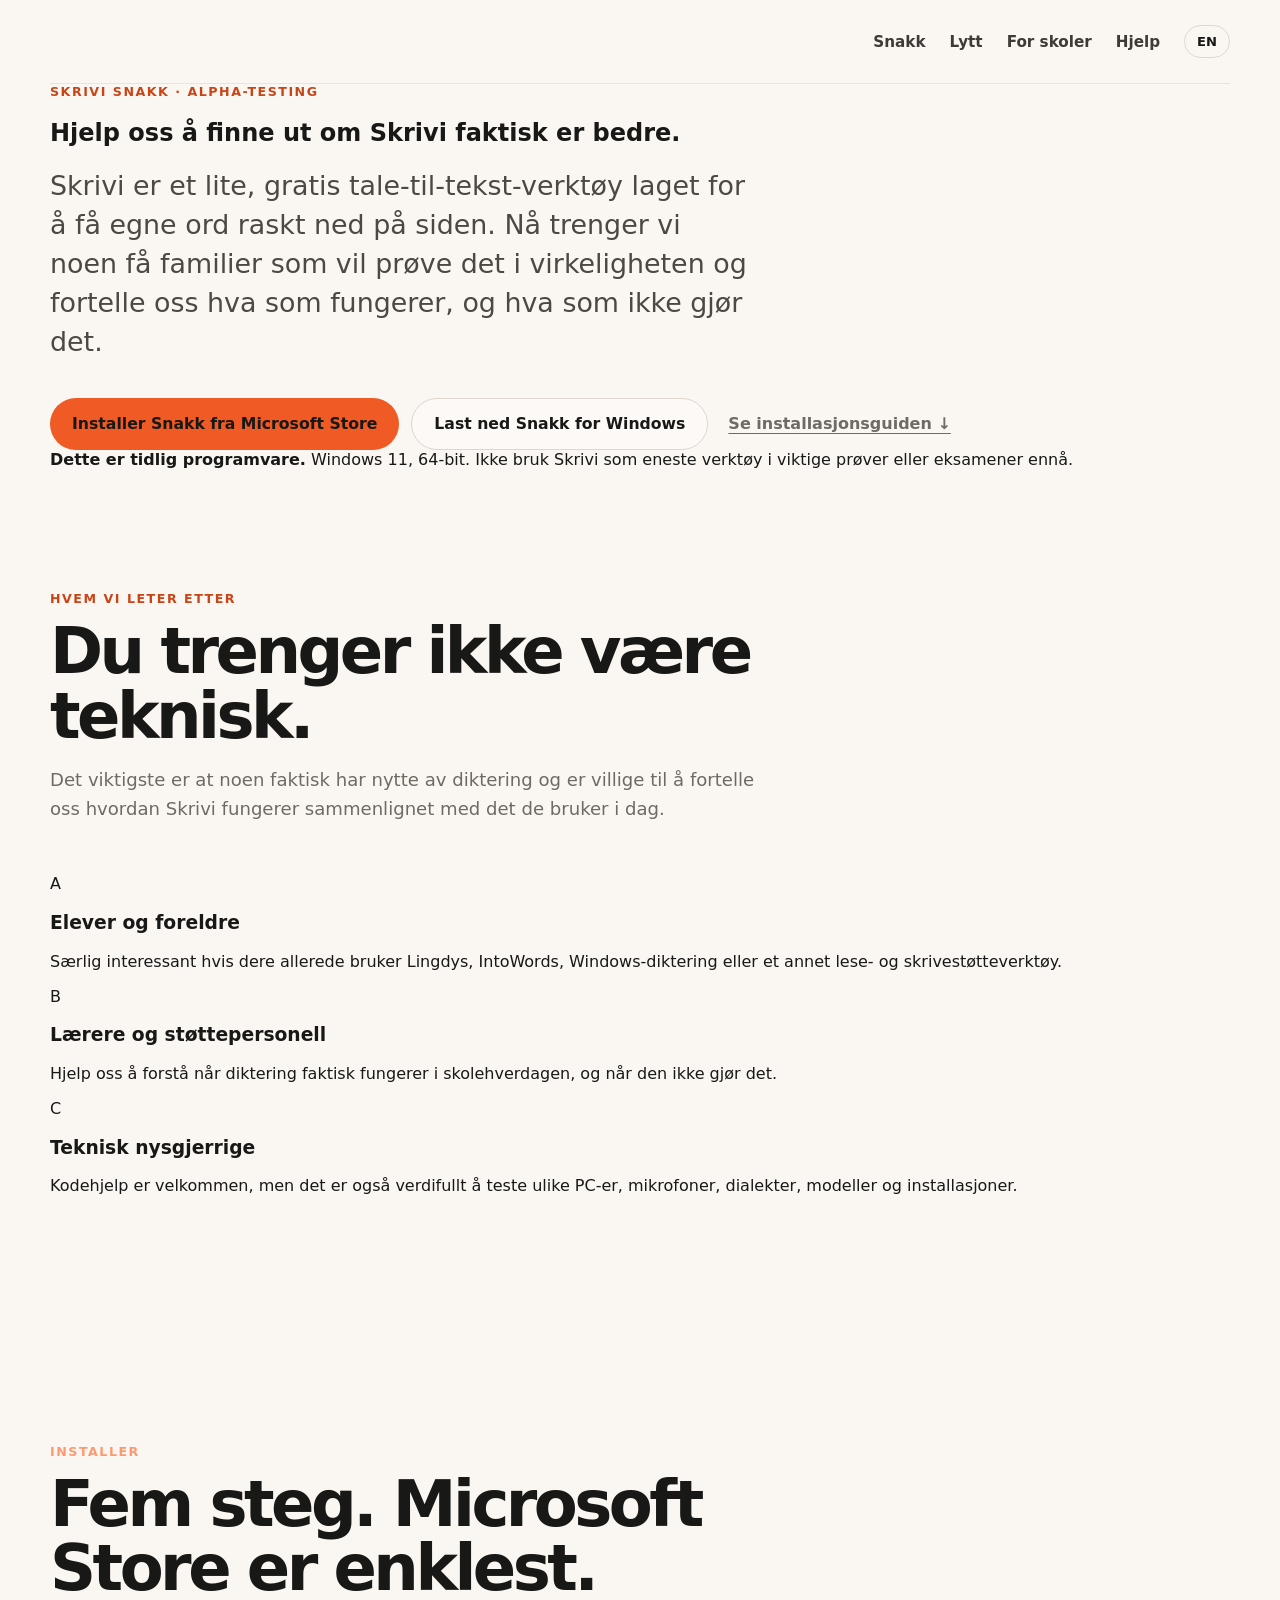
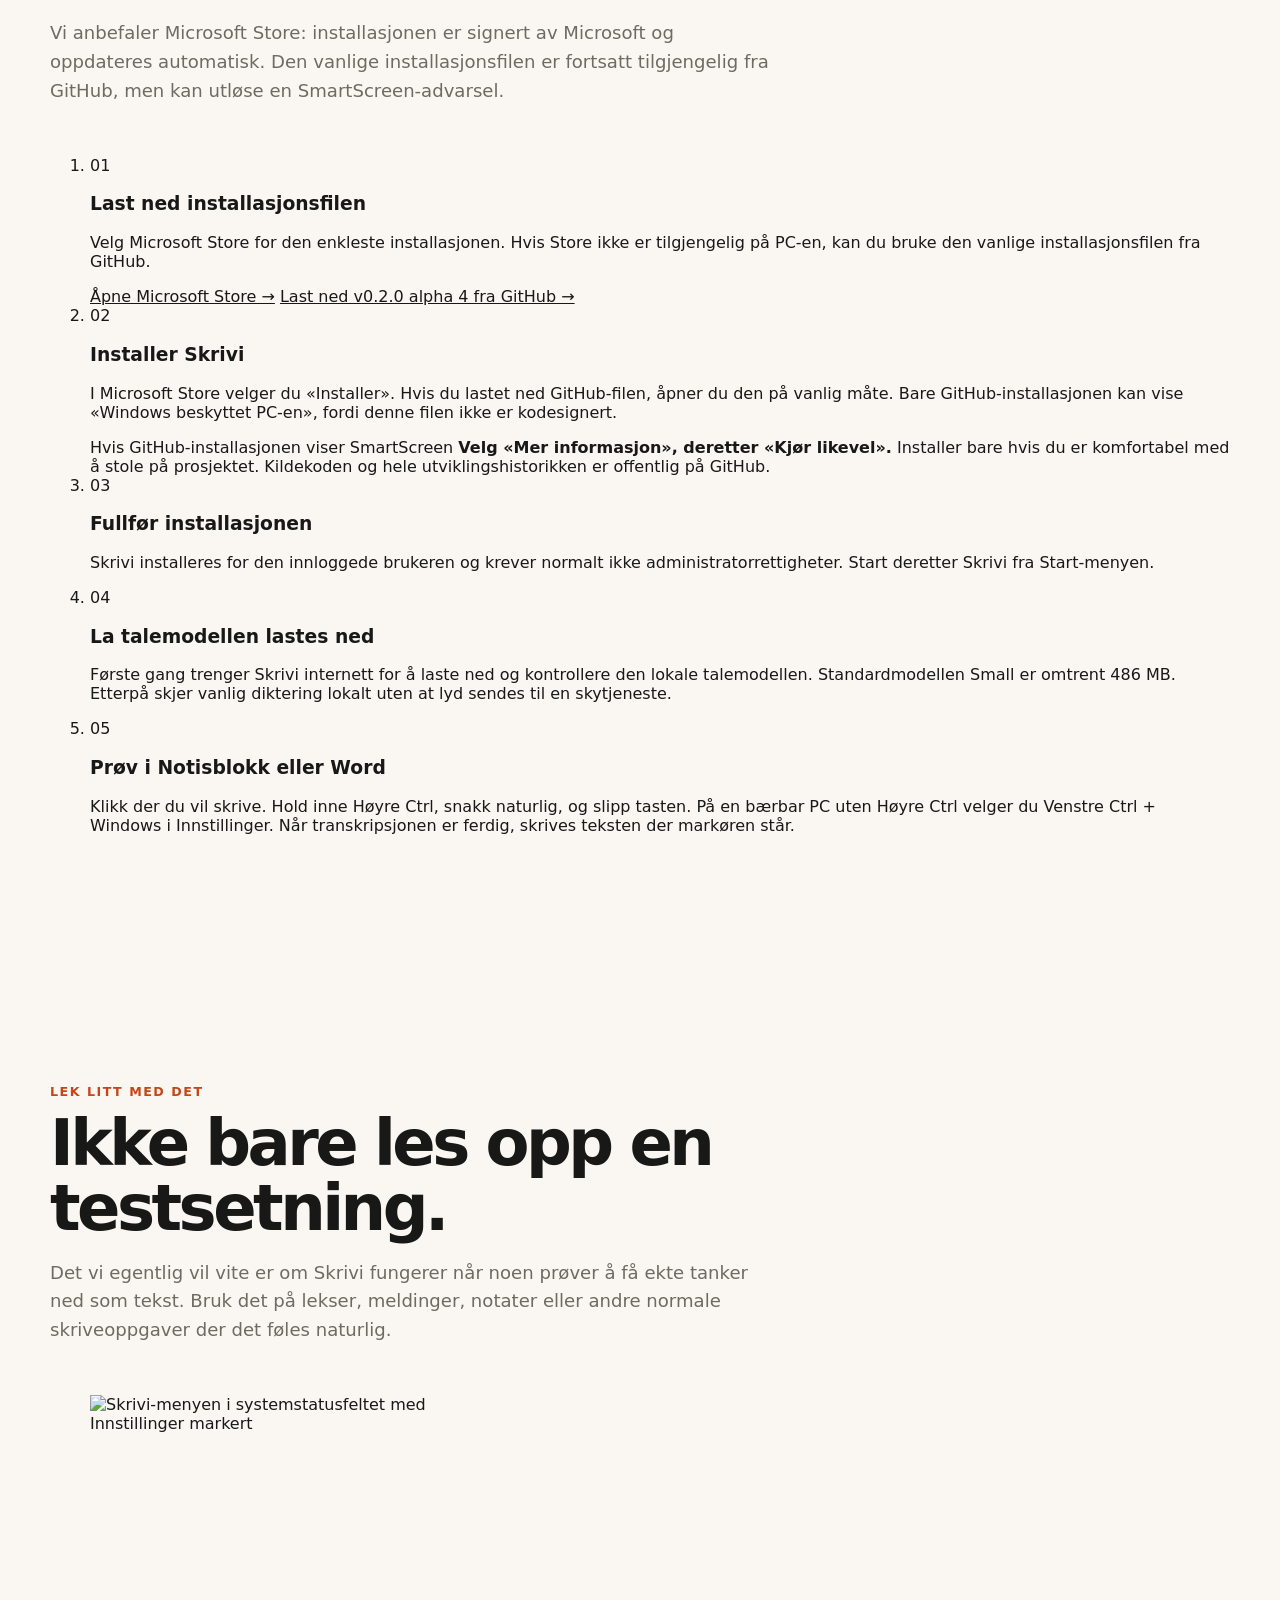
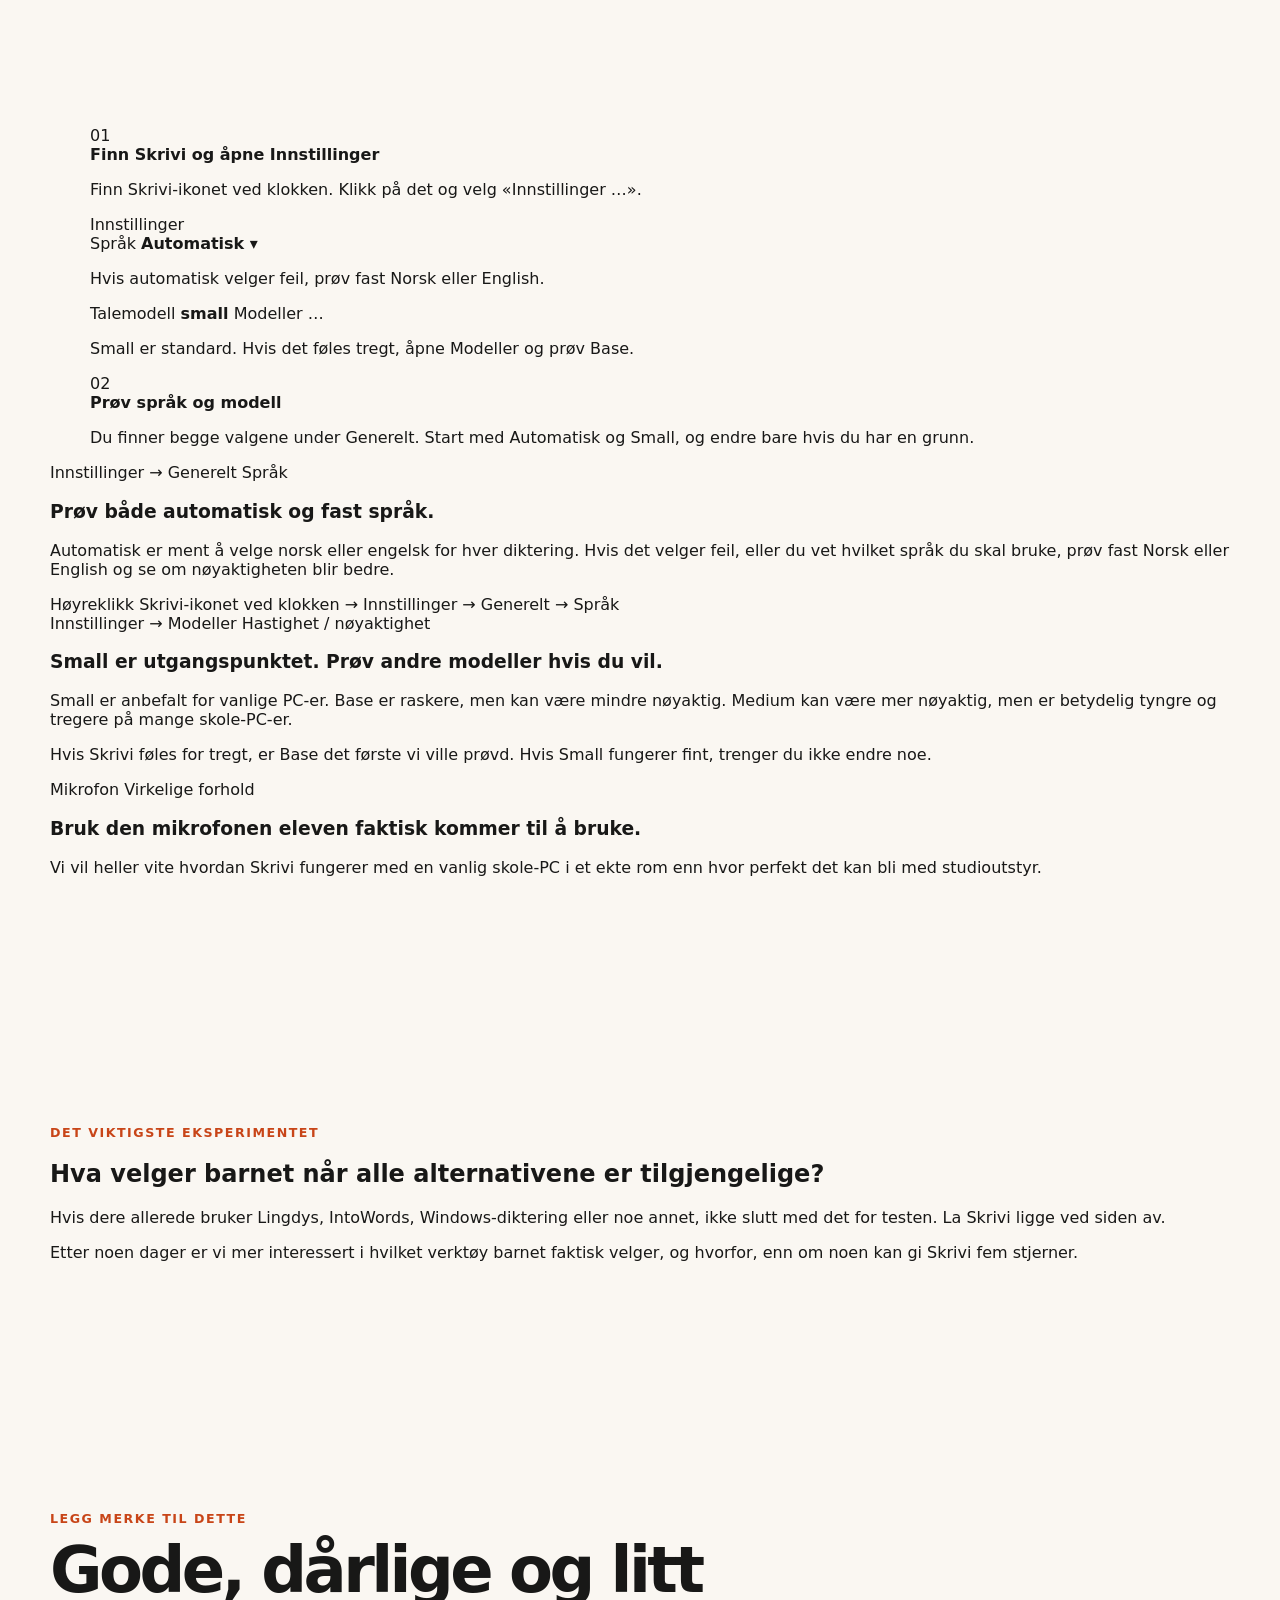
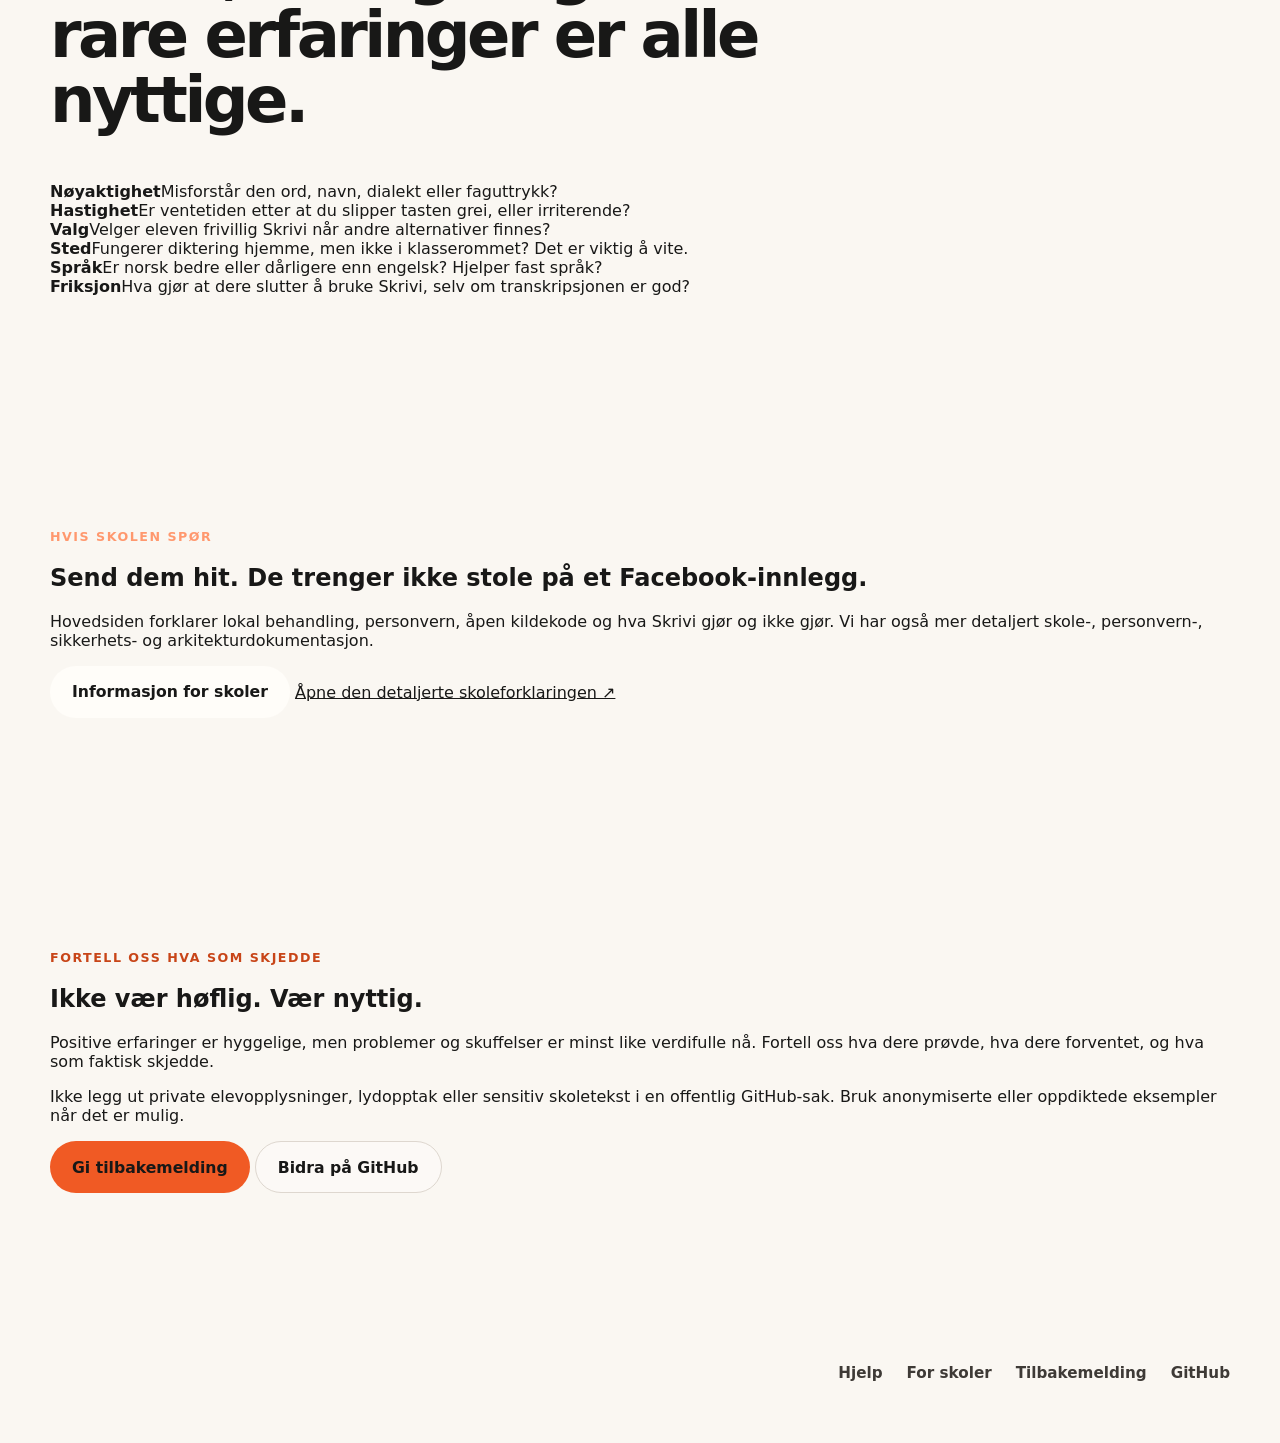
==== commit e2de16e1: "Name website tools Skrivi Snakk and Skrivi Lytt" ====
--- a/website/alpha/index.html
+++ b/website/alpha/index.html
@@ -3,9 +3,9 @@
 <head>
   <meta charset="utf-8">
   <meta name="viewport" content="width=device-width, initial-scale=1">
-  <meta name="description" content="Hjelp oss å teste Skrivi. En enkel guide til installasjon, utprøving og tilbakemelding for tidlige testfamilier." data-description-nb="Hjelp oss å teste Skrivi. En enkel guide til installasjon, utprøving og tilbakemelding for tidlige testfamilier." data-description-en="A guide to installing, trying and giving feedback on Skrivi Dictation.">
+  <meta name="description" content="Hjelp oss å teste Skrivi. En enkel guide til installasjon, utprøving og tilbakemelding for tidlige testfamilier." data-description-nb="Hjelp oss å teste Skrivi. En enkel guide til installasjon, utprøving og tilbakemelding for tidlige testfamilier." data-description-en="A guide to installing, trying and giving feedback on Skrivi Snakk.">
   <meta name="theme-color" content="#faf7f2">
-  <title  data-nb="Test Skrivi Diktering — alpha" data-en="Test Skrivi Dictation — alpha">Test Skrivi Diktering — alpha</title>
+  <title  data-nb="Test Skrivi Snakk — alpha" data-en="Test Skrivi Snakk — alpha">Test Skrivi Snakk — alpha</title>
   <link rel="icon" href="../assets/skrivi-mark.svg" type="image/svg+xml">
   <link rel="stylesheet" href="../styles.css">
   <link rel="stylesheet" href="alpha.css">
@@ -17,8 +17,8 @@
 <header class="site-header">
 <a class="brand" href="../" aria-label="Skrivi"><img class="wordmark" src="../assets/skrivi-wordmark.svg" alt=""></a>
 <nav class="header-actions" aria-label="Hovedmeny" data-aria-nb="Hovedmeny" data-aria-en="Main navigation">
-<a href="../dictation/" data-nb="Diktering" data-en="Dictation">Diktering</a>
-<a href="../read-aloud/" data-nb="Opplesing" data-en="Read aloud">Opplesing</a>
+<a href="../dictation/" data-nb="Snakk" data-en="Snakk">Snakk</a>
+<a href="../read-aloud/" data-nb="Lytt" data-en="Lytt">Lytt</a>
 <a href="../schools/" data-nb="For skoler" data-en="For schools">For skoler</a>
 <a href="../help/" data-nb="Hjelp" data-en="Help">Hjelp</a>
 <button class="language-switch" type="button" aria-label="Switch to English" aria-pressed="false">EN</button>
@@ -26,12 +26,12 @@
 
   <main id="main">
     <section class="alpha-hero section-shell">
-      <div class="eyebrow" data-nb="Skrivi Diktering · alpha-testing" data-en="Skrivi Dictation · alpha testing">Skrivi Diktering · alpha-testing</div>
+      <div class="eyebrow" data-nb="Skrivi Snakk · alpha-testing" data-en="Skrivi Snakk · alpha testing">Skrivi Snakk · alpha-testing</div>
       <h1 data-nb="Hjelp oss å finne ut om Skrivi faktisk er bedre." data-en="Help us find out whether Skrivi is actually better.">Hjelp oss å finne ut om Skrivi faktisk er bedre.</h1>
       <p class="hero-copy" data-nb="Skrivi er et lite, gratis tale-til-tekst-verktøy laget for å få egne ord raskt ned på siden. Nå trenger vi noen få familier som vil prøve det i virkeligheten og fortelle oss hva som fungerer, og hva som ikke gjør det." data-en="Skrivi is a small, free speech-to-text tool designed to get your own words onto the page quickly. We now need a small number of families willing to try it in real life and tell us what works, and what does not.">Skrivi er et lite, gratis tale-til-tekst-verktøy laget for å få egne ord raskt ned på siden. Nå trenger vi noen få familier som vil prøve det i virkeligheten og fortelle oss hva som fungerer, og hva som ikke gjør det.</p>
       <div class="hero-actions">
-        <a class="button button-primary" href="https://apps.microsoft.com/detail/9P42NBXD8W36?cid=skrivi-website-testing" data-nb="Installer Diktering fra Microsoft Store" data-en="Get Dictation from Microsoft Store">Installer Diktering fra Microsoft Store</a>
-        <a class="button button-secondary" href="https://github.com/workavoidance/Skrivi/releases/download/v0.2.0-alpha.4/Skrivi-v0.2.0-alpha.4-windows-x64-setup.exe" data-nb="Last ned Diktering for Windows" data-en="Download Dictation for Windows">Last ned Diktering for Windows</a>
+        <a class="button button-primary" href="https://apps.microsoft.com/detail/9P42NBXD8W36?cid=skrivi-website-testing" data-nb="Installer Snakk fra Microsoft Store" data-en="Get Snakk from Microsoft Store">Installer Snakk fra Microsoft Store</a>
+        <a class="button button-secondary" href="https://github.com/workavoidance/Skrivi-STT/releases/download/v0.2.0-alpha.4/Skrivi-v0.2.0-alpha.4-windows-x64-setup.exe" data-nb="Last ned Snakk for Windows" data-en="Download Snakk for Windows">Last ned Snakk for Windows</a>
         <a class="hero-text-link" href="#install" data-nb="Se installasjonsguiden ↓" data-en="See the install guide ↓">Se installasjonsguiden ↓</a>
       </div>
       <div class="alpha-status">
@@ -81,7 +81,7 @@
               <p data-nb="Velg Microsoft Store for den enkleste installasjonen. Hvis Store ikke er tilgjengelig på PC-en, kan du bruke den vanlige installasjonsfilen fra GitHub." data-en="Choose Microsoft Store for the easiest installation. If Store is unavailable on the PC, use the conventional installer from GitHub.">Velg Microsoft Store for den enkleste installasjonen. Hvis Store ikke er tilgjengelig på PC-en, kan du bruke den vanlige installasjonsfilen fra GitHub.</p>
               <div class="install-actions">
                 <a class="inline-action" href="https://apps.microsoft.com/detail/9P42NBXD8W36?cid=skrivi-website-testing" data-nb="Åpne Microsoft Store →" data-en="Open Microsoft Store →">Åpne Microsoft Store →</a>
-                <a class="inline-action inline-action-muted" href="https://github.com/workavoidance/Skrivi/releases/download/v0.2.0-alpha.4/Skrivi-v0.2.0-alpha.4-windows-x64-setup.exe" data-nb="Last ned v0.2.0 alpha 4 fra GitHub →" data-en="Download v0.2.0 alpha 4 from GitHub →">Last ned v0.2.0 alpha 4 fra GitHub →</a>
+                <a class="inline-action inline-action-muted" href="https://github.com/workavoidance/Skrivi-STT/releases/download/v0.2.0-alpha.4/Skrivi-v0.2.0-alpha.4-windows-x64-setup.exe" data-nb="Last ned v0.2.0 alpha 4 fra GitHub →" data-en="Download v0.2.0 alpha 4 from GitHub →">Last ned v0.2.0 alpha 4 fra GitHub →</a>
               </div>
             </div>
           </li>
@@ -198,7 +198,7 @@
         </div>
         <div class="school-actions">
           <a class="button button-paper" href="../schools/#dictation" data-nb="Informasjon for skoler" data-en="Information for schools">Informasjon for skoler</a>
-          <a class="school-text-link" href="https://github.com/workavoidance/Skrivi/blob/main/docs/SCHOOL_EXPLAINER_NB.md" data-href-nb="https://github.com/workavoidance/Skrivi/blob/main/docs/SCHOOL_EXPLAINER_NB.md" data-href-en="https://github.com/workavoidance/Skrivi/blob/main/docs/SCHOOL_EXPLAINER.md" target="_blank" rel="noreferrer" data-nb="Åpne den detaljerte skoleforklaringen ↗" data-en="Open the detailed school explainer ↗">Åpne den detaljerte skoleforklaringen ↗</a>
+          <a class="school-text-link" href="https://github.com/workavoidance/Skrivi-STT/blob/main/docs/SCHOOL_EXPLAINER_NB.md" data-href-nb="https://github.com/workavoidance/Skrivi-STT/blob/main/docs/SCHOOL_EXPLAINER_NB.md" data-href-en="https://github.com/workavoidance/Skrivi-STT/blob/main/docs/SCHOOL_EXPLAINER.md" target="_blank" rel="noreferrer" data-nb="Åpne den detaljerte skoleforklaringen ↗" data-en="Open the detailed school explainer ↗">Åpne den detaljerte skoleforklaringen ↗</a>
         </div>
       </div>
     </section>
@@ -213,7 +213,7 @@
         </div>
         <div class="feedback-actions">
           <a class="button button-primary" href="../feedback/" data-nb="Gi tilbakemelding" data-en="Give feedback">Gi tilbakemelding</a>
-          <a class="button button-secondary" href="https://github.com/workavoidance/Skrivi" target="_blank" rel="noreferrer" data-nb="Bidra på GitHub" data-en="Contribute on GitHub">Bidra på GitHub</a>
+          <a class="button button-secondary" href="https://github.com/workavoidance/Skrivi-STT" target="_blank" rel="noreferrer" data-nb="Bidra på GitHub" data-en="Contribute on GitHub">Bidra på GitHub</a>
         </div>
       </div>
     </section>
@@ -221,6 +221,6 @@
 
 <footer class="site-footer section-shell">
 <a class="footer-brand" href="../" aria-label="Skrivi"><img class="wordmark" src="../assets/skrivi-wordmark.svg" alt=""></a>
-<div class="footer-links"><a href="../help/" data-nb="Hjelp" data-en="Help">Hjelp</a><a href="../schools/" data-nb="For skoler" data-en="For schools">For skoler</a><a href="../feedback/" data-nb="Tilbakemelding" data-en="Feedback">Tilbakemelding</a><a href="https://github.com/workavoidance/Skrivi">GitHub</a></div></footer>
+<div class="footer-links"><a href="../help/" data-nb="Hjelp" data-en="Help">Hjelp</a><a href="../schools/" data-nb="For skoler" data-en="For schools">For skoler</a><a href="../feedback/" data-nb="Tilbakemelding" data-en="Feedback">Tilbakemelding</a><a href="https://github.com/workavoidance/Skrivi-STT">GitHub</a></div></footer>
 </body>
 </html>
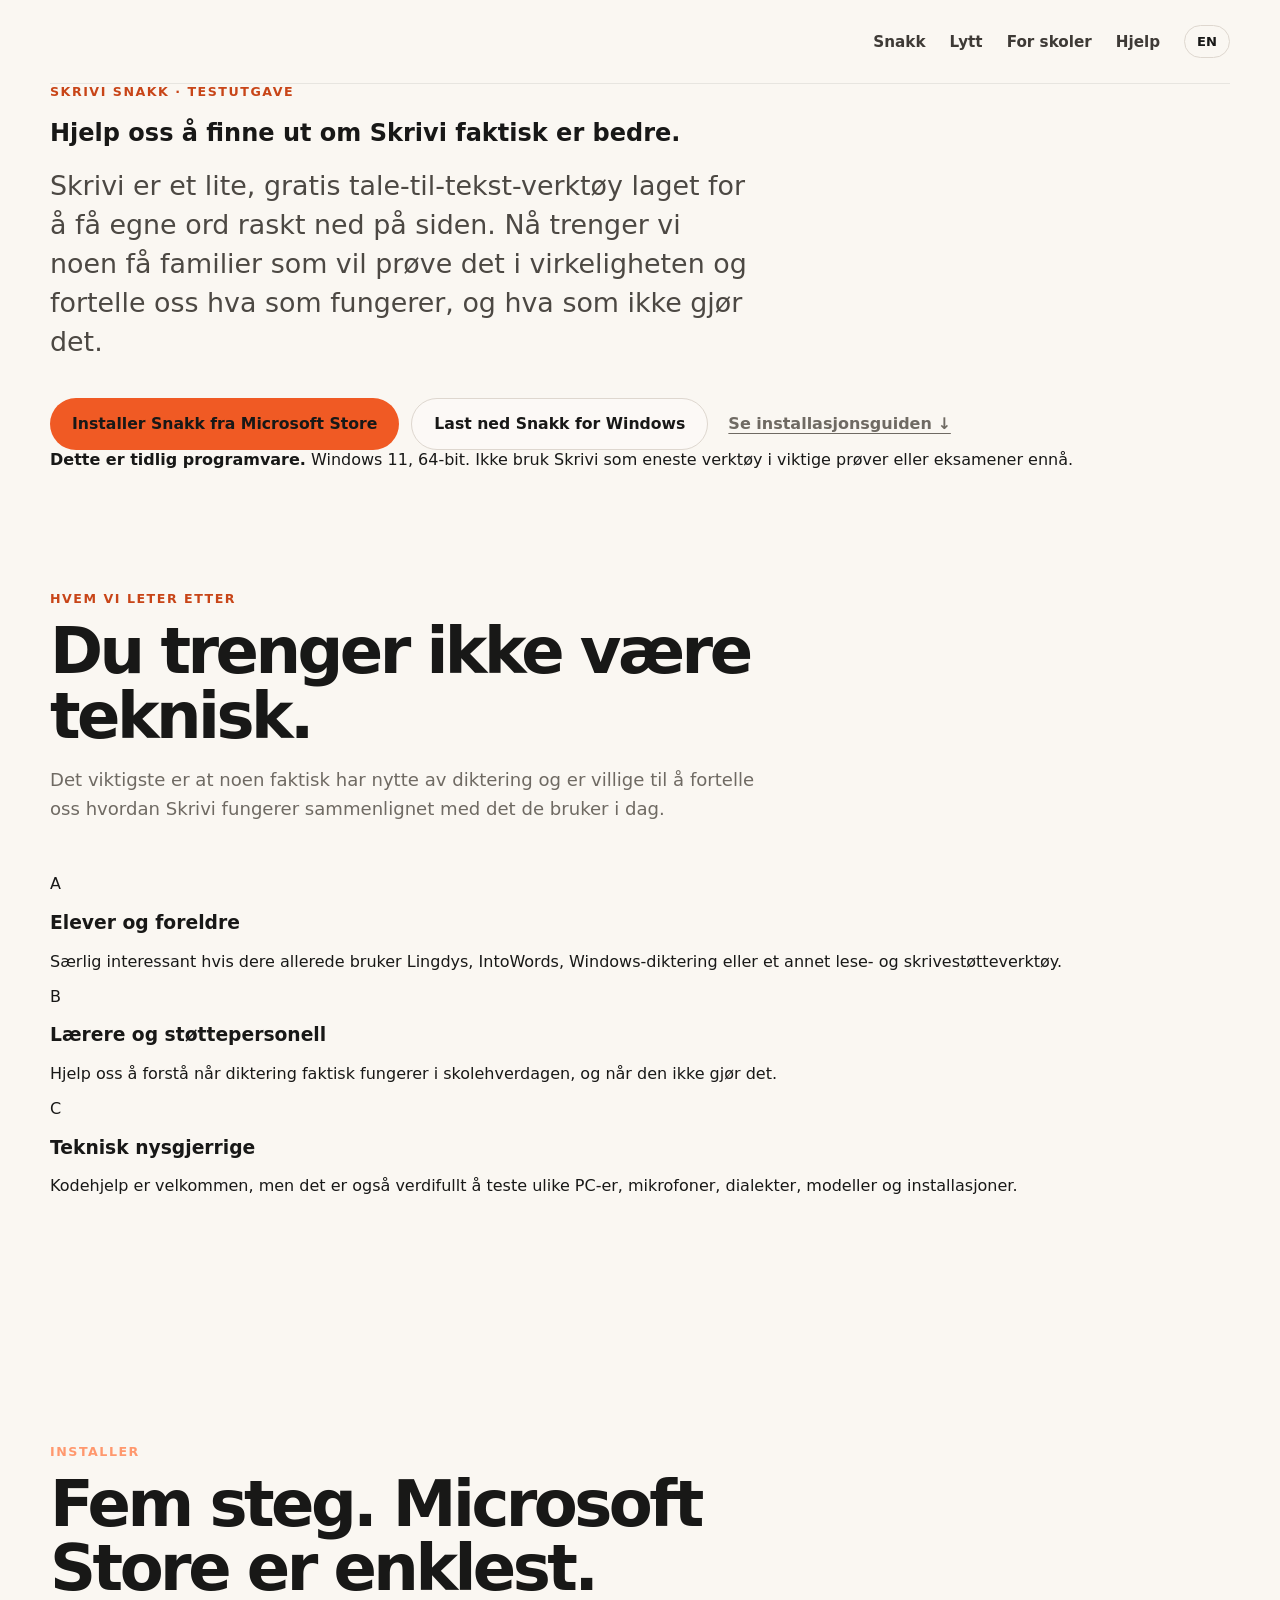
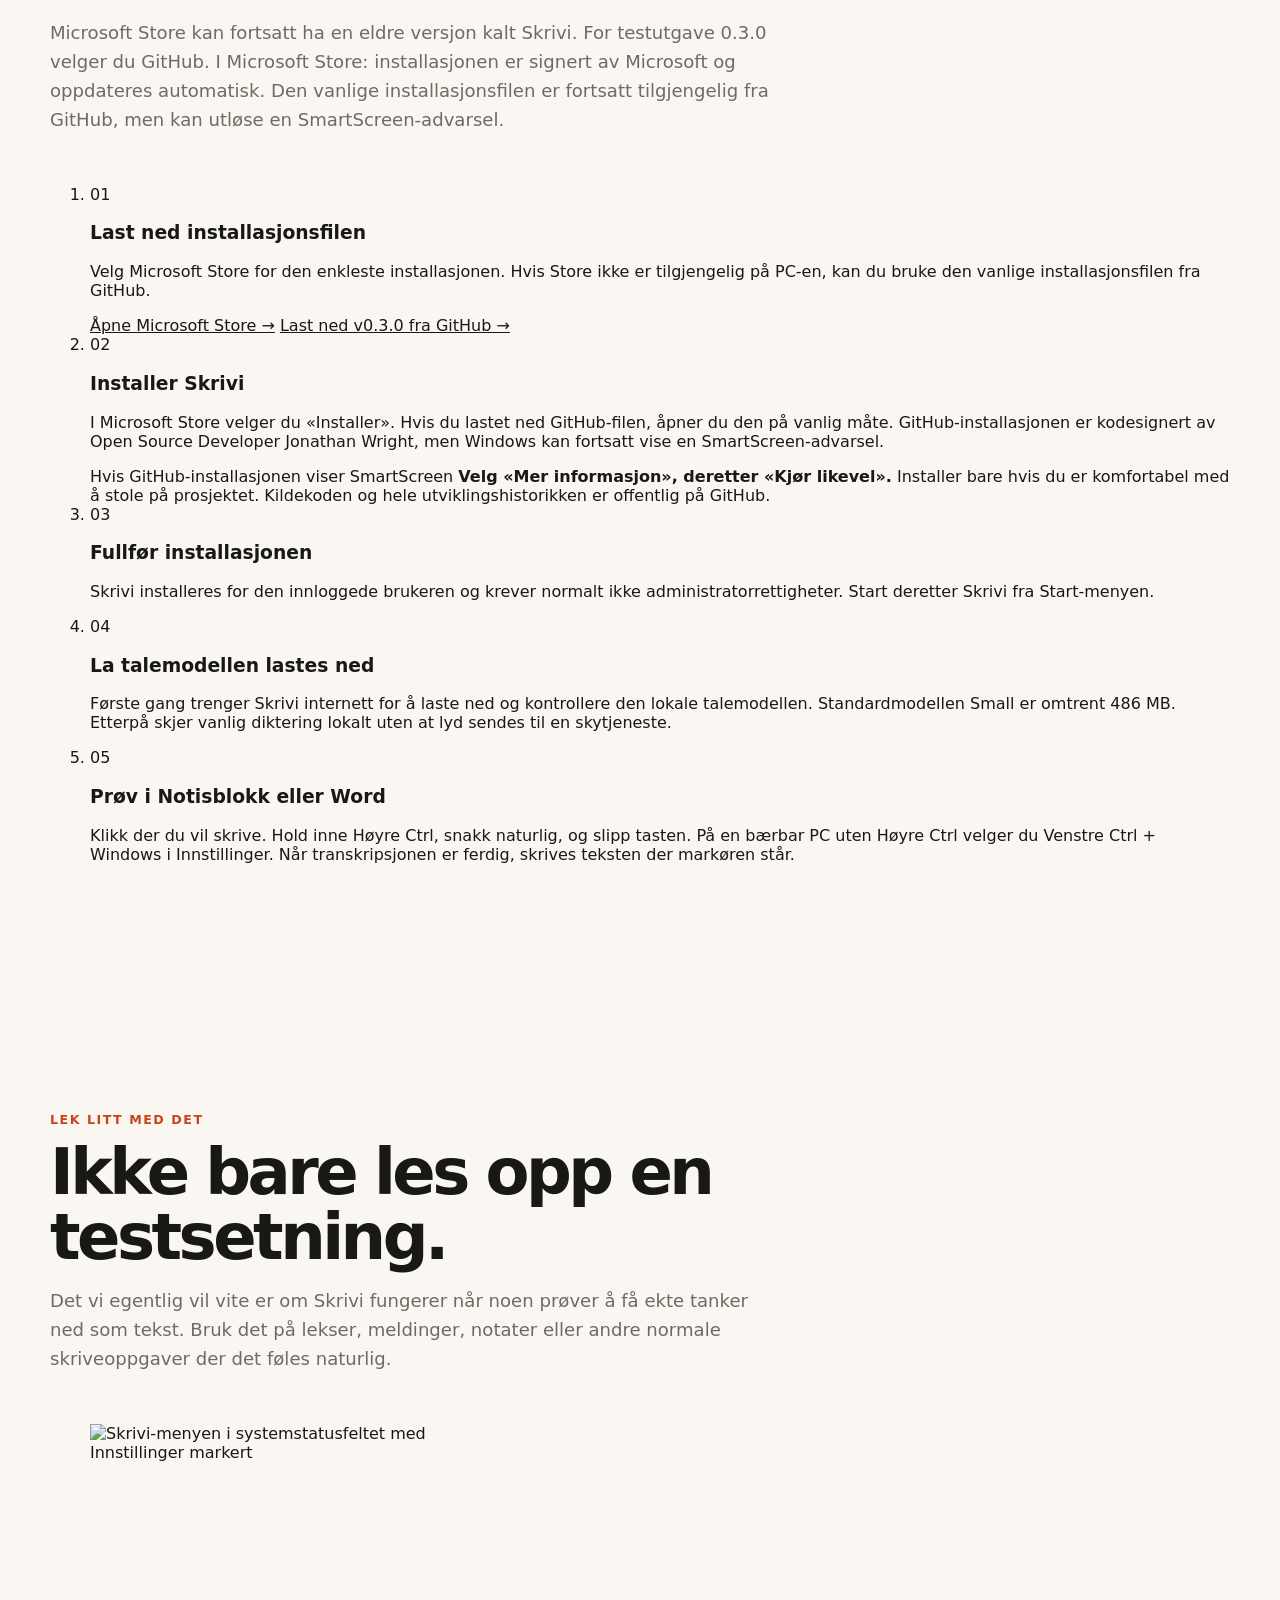
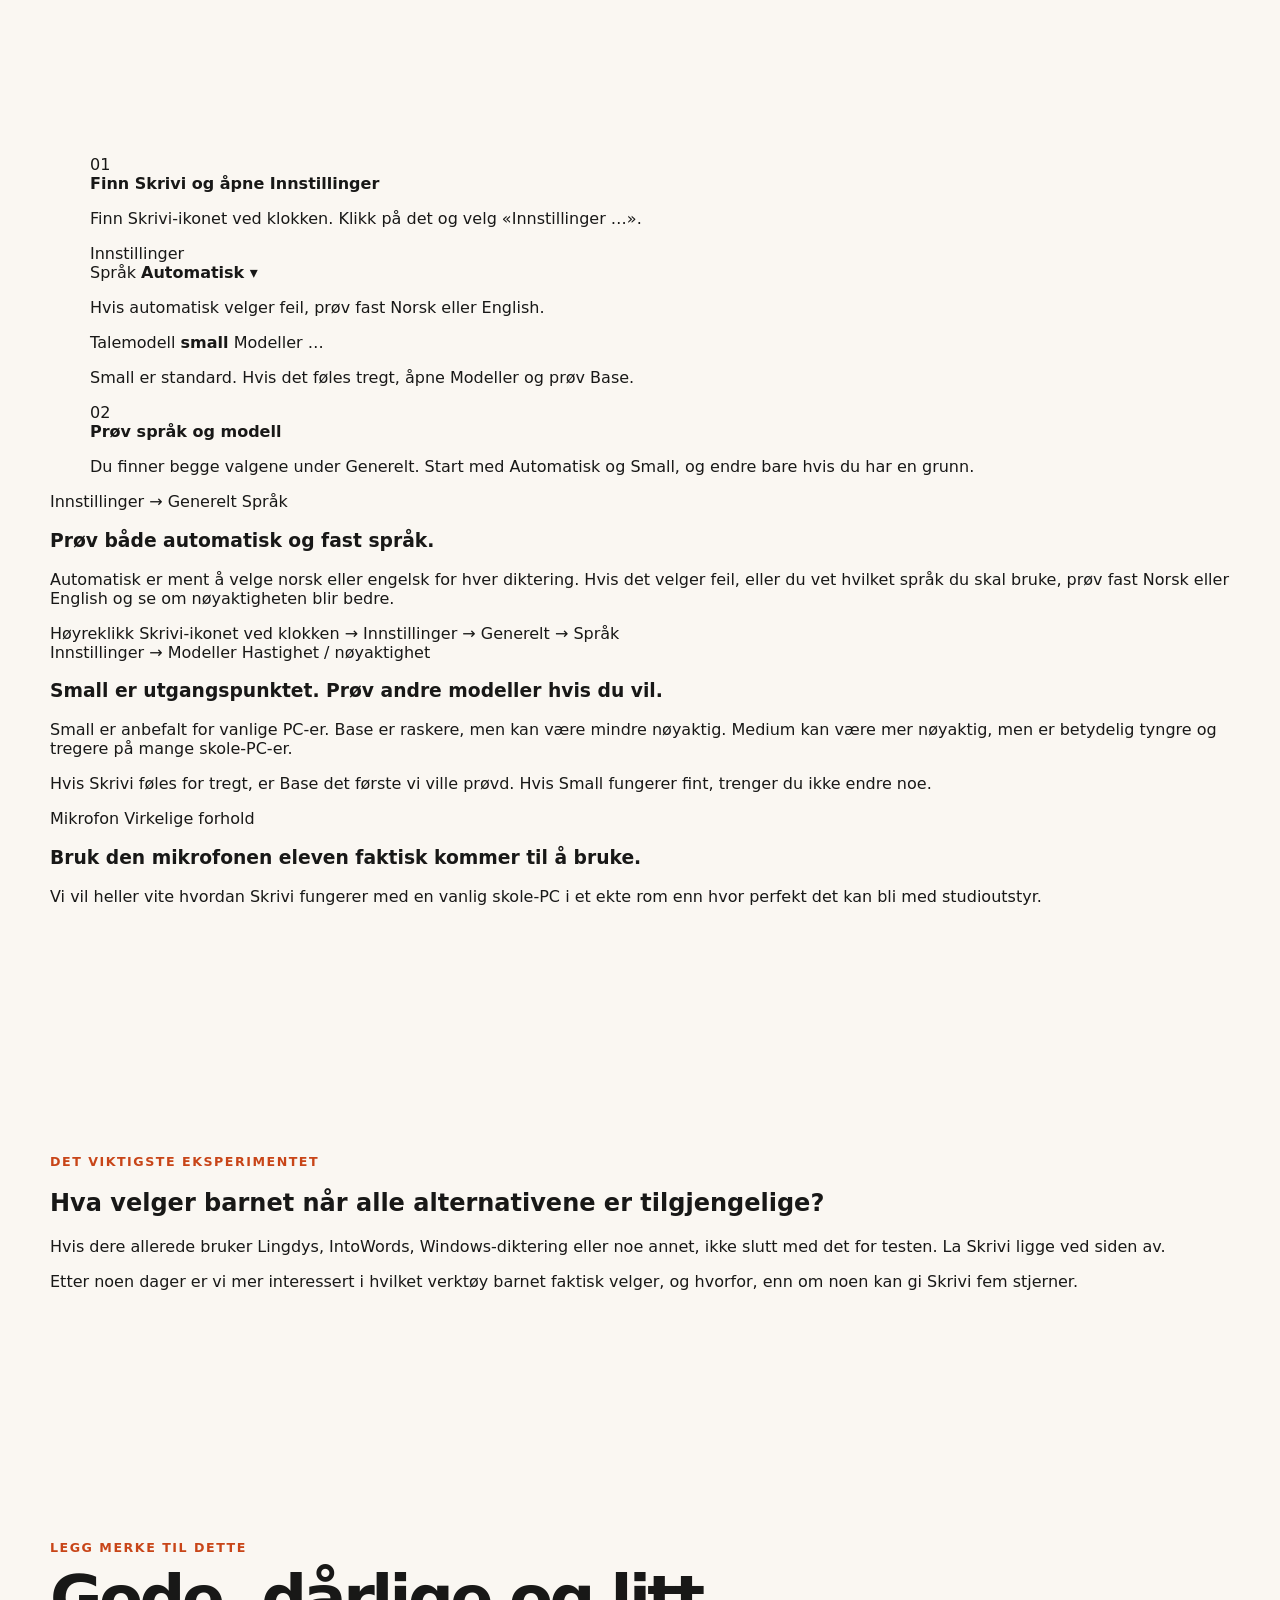
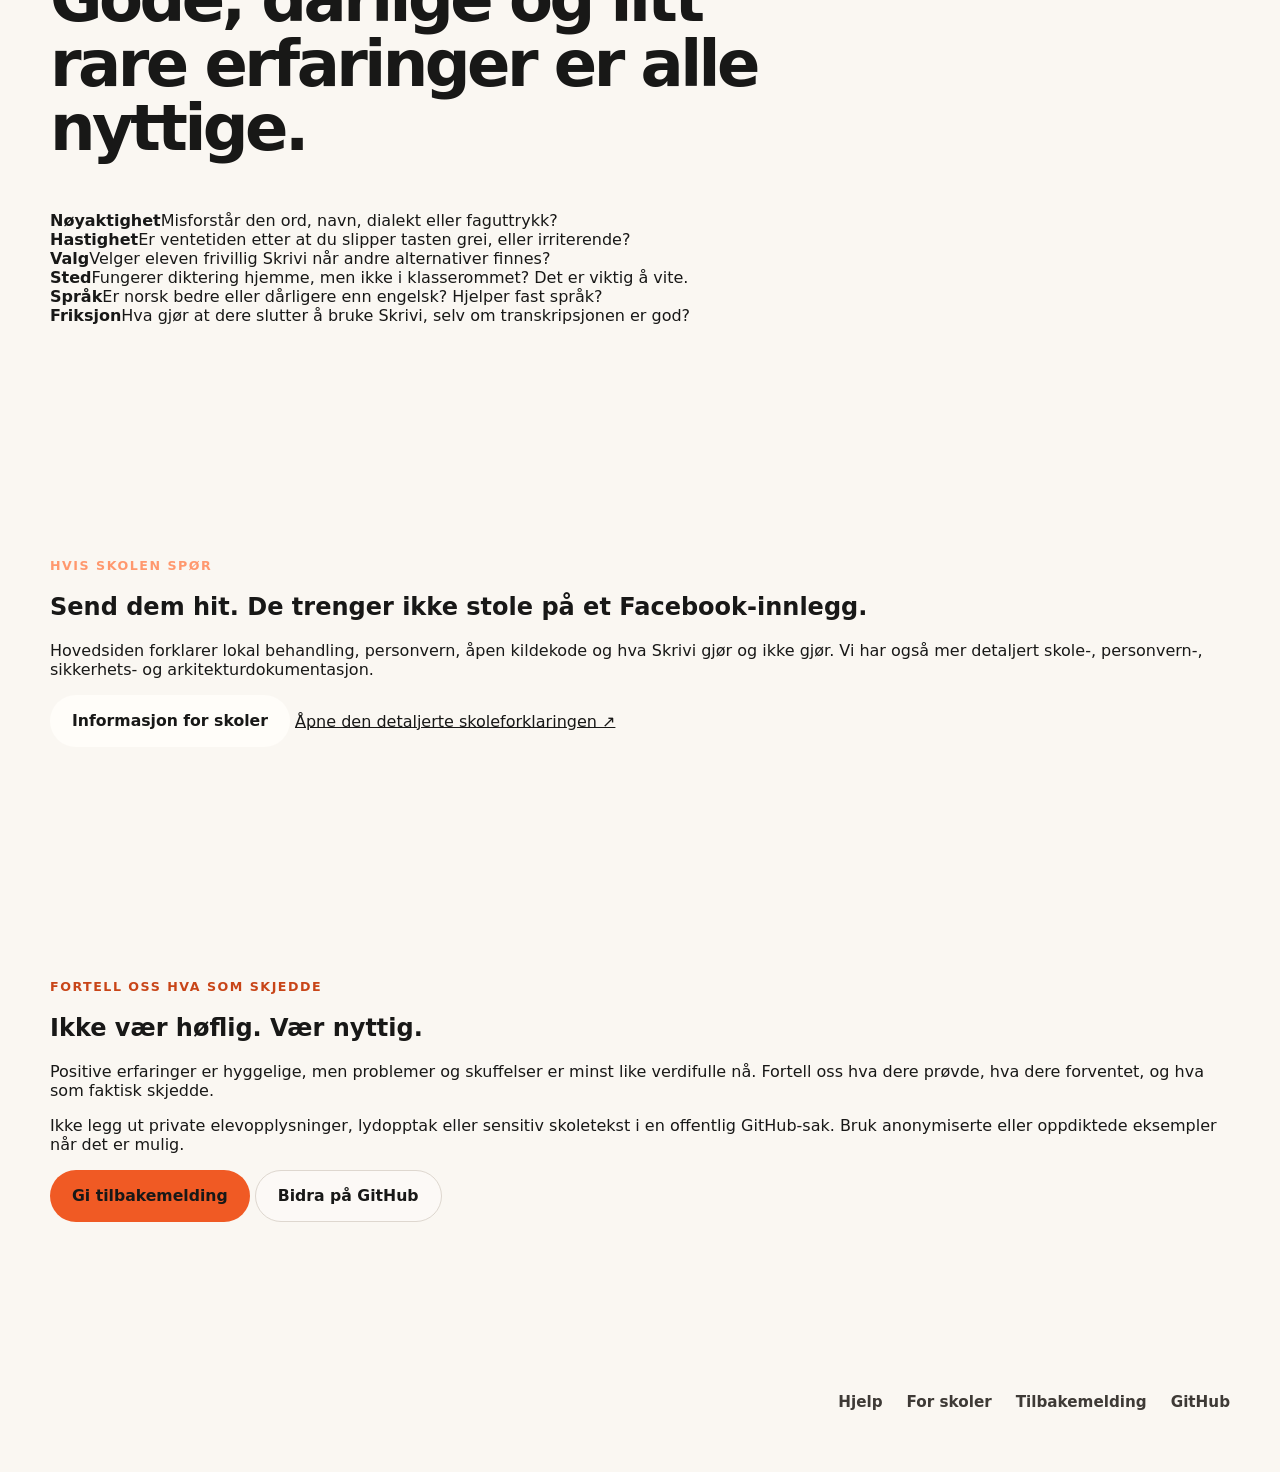
==== commit c41f2d4e: "Align bilingual website with signed Snakk and Lytt test releases" ====
--- a/website/alpha/index.html
+++ b/website/alpha/index.html
@@ -5,7 +5,7 @@
   <meta name="viewport" content="width=device-width, initial-scale=1">
   <meta name="description" content="Hjelp oss å teste Skrivi. En enkel guide til installasjon, utprøving og tilbakemelding for tidlige testfamilier." data-description-nb="Hjelp oss å teste Skrivi. En enkel guide til installasjon, utprøving og tilbakemelding for tidlige testfamilier." data-description-en="A guide to installing, trying and giving feedback on Skrivi Snakk.">
   <meta name="theme-color" content="#faf7f2">
-  <title  data-nb="Test Skrivi Snakk — alpha" data-en="Test Skrivi Snakk — alpha">Test Skrivi Snakk — alpha</title>
+  <title  data-nb="Test Skrivi Snakk — testing" data-en="Test Skrivi Snakk — testing">Test Skrivi Snakk — testing</title>
   <link rel="icon" href="../assets/skrivi-mark.svg" type="image/svg+xml">
   <link rel="stylesheet" href="../styles.css">
   <link rel="stylesheet" href="alpha.css">
@@ -26,12 +26,12 @@
 
   <main id="main">
     <section class="alpha-hero section-shell">
-      <div class="eyebrow" data-nb="Skrivi Snakk · alpha-testing" data-en="Skrivi Snakk · alpha testing">Skrivi Snakk · alpha-testing</div>
+      <div class="eyebrow" data-nb="Skrivi Snakk · testutgave" data-en="Skrivi Snakk · test release">Skrivi Snakk · testutgave</div>
       <h1 data-nb="Hjelp oss å finne ut om Skrivi faktisk er bedre." data-en="Help us find out whether Skrivi is actually better.">Hjelp oss å finne ut om Skrivi faktisk er bedre.</h1>
       <p class="hero-copy" data-nb="Skrivi er et lite, gratis tale-til-tekst-verktøy laget for å få egne ord raskt ned på siden. Nå trenger vi noen få familier som vil prøve det i virkeligheten og fortelle oss hva som fungerer, og hva som ikke gjør det." data-en="Skrivi is a small, free speech-to-text tool designed to get your own words onto the page quickly. We now need a small number of families willing to try it in real life and tell us what works, and what does not.">Skrivi er et lite, gratis tale-til-tekst-verktøy laget for å få egne ord raskt ned på siden. Nå trenger vi noen få familier som vil prøve det i virkeligheten og fortelle oss hva som fungerer, og hva som ikke gjør det.</p>
       <div class="hero-actions">
         <a class="button button-primary" href="https://apps.microsoft.com/detail/9P42NBXD8W36?cid=skrivi-website-testing" data-nb="Installer Snakk fra Microsoft Store" data-en="Get Snakk from Microsoft Store">Installer Snakk fra Microsoft Store</a>
-        <a class="button button-secondary" href="https://github.com/workavoidance/Skrivi-STT/releases/download/v0.2.0-alpha.4/Skrivi-v0.2.0-alpha.4-windows-x64-setup.exe" data-nb="Last ned Snakk for Windows" data-en="Download Snakk for Windows">Last ned Snakk for Windows</a>
+        <a class="button button-secondary" href="https://github.com/workavoidance/Skrivi-STT/releases/download/v0.3.0/Skrivi-v0.3.0-windows-x64-setup.exe" data-nb="Last ned Snakk for Windows" data-en="Download Snakk for Windows">Last ned Snakk for Windows</a>
         <a class="hero-text-link" href="#install" data-nb="Se installasjonsguiden ↓" data-en="See the install guide ↓">Se installasjonsguiden ↓</a>
       </div>
       <div class="alpha-status">
@@ -70,7 +70,7 @@
         <div class="section-heading wide-heading alpha-dark-heading">
           <p class="kicker kicker-light" data-nb="Installer" data-en="Install">Installer</p>
           <h2 data-nb="Fem steg. Microsoft Store er enklest." data-en="Five steps. Microsoft Store is the easiest route.">Fem steg. Microsoft Store er enklest.</h2>
-          <p data-nb="Vi anbefaler Microsoft Store: installasjonen er signert av Microsoft og oppdateres automatisk. Den vanlige installasjonsfilen er fortsatt tilgjengelig fra GitHub, men kan utløse en SmartScreen-advarsel." data-en="We recommend Microsoft Store: the installation is signed by Microsoft and updates automatically. The conventional installer remains available from GitHub, but may trigger a SmartScreen warning.">Vi anbefaler Microsoft Store: installasjonen er signert av Microsoft og oppdateres automatisk. Den vanlige installasjonsfilen er fortsatt tilgjengelig fra GitHub, men kan utløse en SmartScreen-advarsel.</p>
+          <p data-nb="Microsoft Store kan fortsatt ha en eldre versjon kalt Skrivi. For testutgave 0.3.0 velger du GitHub. I Microsoft Store: installasjonen er signert av Microsoft og oppdateres automatisk. Den vanlige installasjonsfilen er fortsatt tilgjengelig fra GitHub, men kan utløse en SmartScreen-advarsel." data-en="Microsoft Store may still have an older version named Skrivi. For test release 0.3.0, choose GitHub. In Microsoft Store: the installation is signed by Microsoft and updates automatically. The conventional installer remains available from GitHub, but may trigger a SmartScreen warning.">Microsoft Store kan fortsatt ha en eldre versjon kalt Skrivi. For testutgave 0.3.0 velger du GitHub. I Microsoft Store: installasjonen er signert av Microsoft og oppdateres automatisk. Den vanlige installasjonsfilen er fortsatt tilgjengelig fra GitHub, men kan utløse en SmartScreen-advarsel.</p>
         </div>
 
         <ol class="install-list">
@@ -81,7 +81,7 @@
               <p data-nb="Velg Microsoft Store for den enkleste installasjonen. Hvis Store ikke er tilgjengelig på PC-en, kan du bruke den vanlige installasjonsfilen fra GitHub." data-en="Choose Microsoft Store for the easiest installation. If Store is unavailable on the PC, use the conventional installer from GitHub.">Velg Microsoft Store for den enkleste installasjonen. Hvis Store ikke er tilgjengelig på PC-en, kan du bruke den vanlige installasjonsfilen fra GitHub.</p>
               <div class="install-actions">
                 <a class="inline-action" href="https://apps.microsoft.com/detail/9P42NBXD8W36?cid=skrivi-website-testing" data-nb="Åpne Microsoft Store →" data-en="Open Microsoft Store →">Åpne Microsoft Store →</a>
-                <a class="inline-action inline-action-muted" href="https://github.com/workavoidance/Skrivi-STT/releases/download/v0.2.0-alpha.4/Skrivi-v0.2.0-alpha.4-windows-x64-setup.exe" data-nb="Last ned v0.2.0 alpha 4 fra GitHub →" data-en="Download v0.2.0 alpha 4 from GitHub →">Last ned v0.2.0 alpha 4 fra GitHub →</a>
+                <a class="inline-action inline-action-muted" href="https://github.com/workavoidance/Skrivi-STT/releases/download/v0.3.0/Skrivi-v0.3.0-windows-x64-setup.exe" data-nb="Last ned v0.3.0 fra GitHub →" data-en="Download v0.3.0 from GitHub →">Last ned v0.3.0 fra GitHub →</a>
               </div>
             </div>
           </li>
@@ -89,7 +89,7 @@
             <span class="install-number">02</span>
             <div>
               <h3 data-nb="Installer Skrivi" data-en="Install Skrivi">Installer Skrivi</h3>
-              <p data-nb="I Microsoft Store velger du «Installer». Hvis du lastet ned GitHub-filen, åpner du den på vanlig måte. Bare GitHub-installasjonen kan vise «Windows beskyttet PC-en», fordi denne filen ikke er kodesignert." data-en="In Microsoft Store, choose “Install”. If you downloaded the GitHub file, open it normally. Only the GitHub installer may show “Windows protected your PC”, because that file is not code-signed.">I Microsoft Store velger du «Installer». Hvis du lastet ned GitHub-filen, åpner du den på vanlig måte. Bare GitHub-installasjonen kan vise «Windows beskyttet PC-en», fordi denne filen ikke er kodesignert.</p>
+              <p data-nb="I Microsoft Store velger du «Installer». Hvis du lastet ned GitHub-filen, åpner du den på vanlig måte. GitHub-installasjonen er kodesignert av Open Source Developer Jonathan Wright, men Windows kan fortsatt vise en SmartScreen-advarsel." data-en="In Microsoft Store, choose “Install”. If you downloaded the GitHub file, open it normally. The GitHub installer is code-signed by Open Source Developer Jonathan Wright, but Windows may still show a SmartScreen reputation warning.">I Microsoft Store velger du «Installer». Hvis du lastet ned GitHub-filen, åpner du den på vanlig måte. GitHub-installasjonen er kodesignert av Open Source Developer Jonathan Wright, men Windows kan fortsatt vise en SmartScreen-advarsel.</p>
               <div class="smartscreen-callout">
                 <span class="callout-label" data-nb="Hvis GitHub-installasjonen viser SmartScreen" data-en="If SmartScreen appears for the GitHub installer">Hvis GitHub-installasjonen viser SmartScreen</span>
                 <strong data-nb="Velg «Mer informasjon», deretter «Kjør likevel»." data-en="Choose “More info”, then “Run anyway”.">Velg «Mer informasjon», deretter «Kjør likevel».</strong>
--- a/website/styles.css
+++ b/website/styles.css
@@ -297,6 +297,7 @@
   max-width: 790px;
 }
 
+.approval-intro h2,
 .approval-intro h3 {
   max-width: 700px;
   margin: 10px 0 20px;
@@ -431,7 +432,14 @@
   font-weight: 700;
 }
 
-.doc-links a:hover {
+/* Reference cards have light backgrounds, unlike the approval panel. */
+.feature-card .doc-links a {
+  color: var(--ink);
+  border-color: var(--line);
+}
+
+.doc-links a:hover,
+.doc-links a:focus-visible {
   border-color: var(--orange);
   background: rgba(240,90,36,.1);
 }
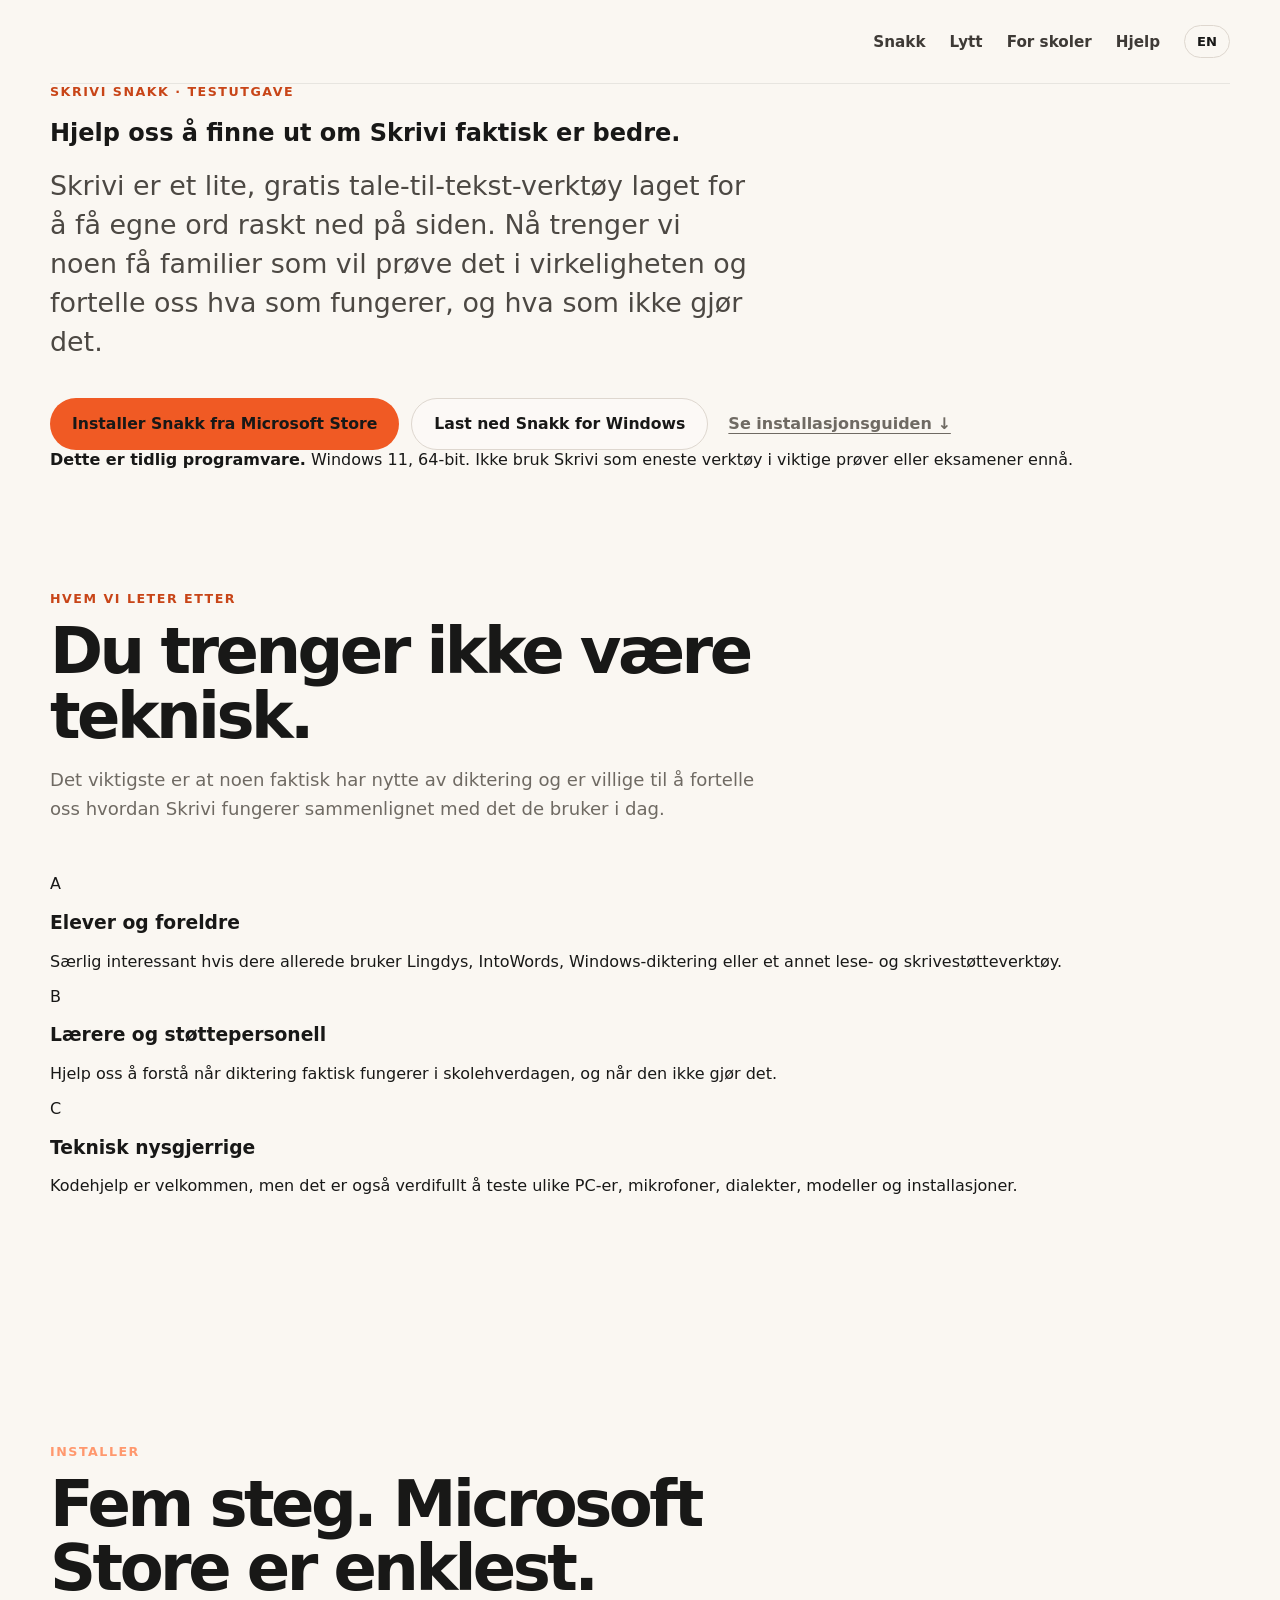
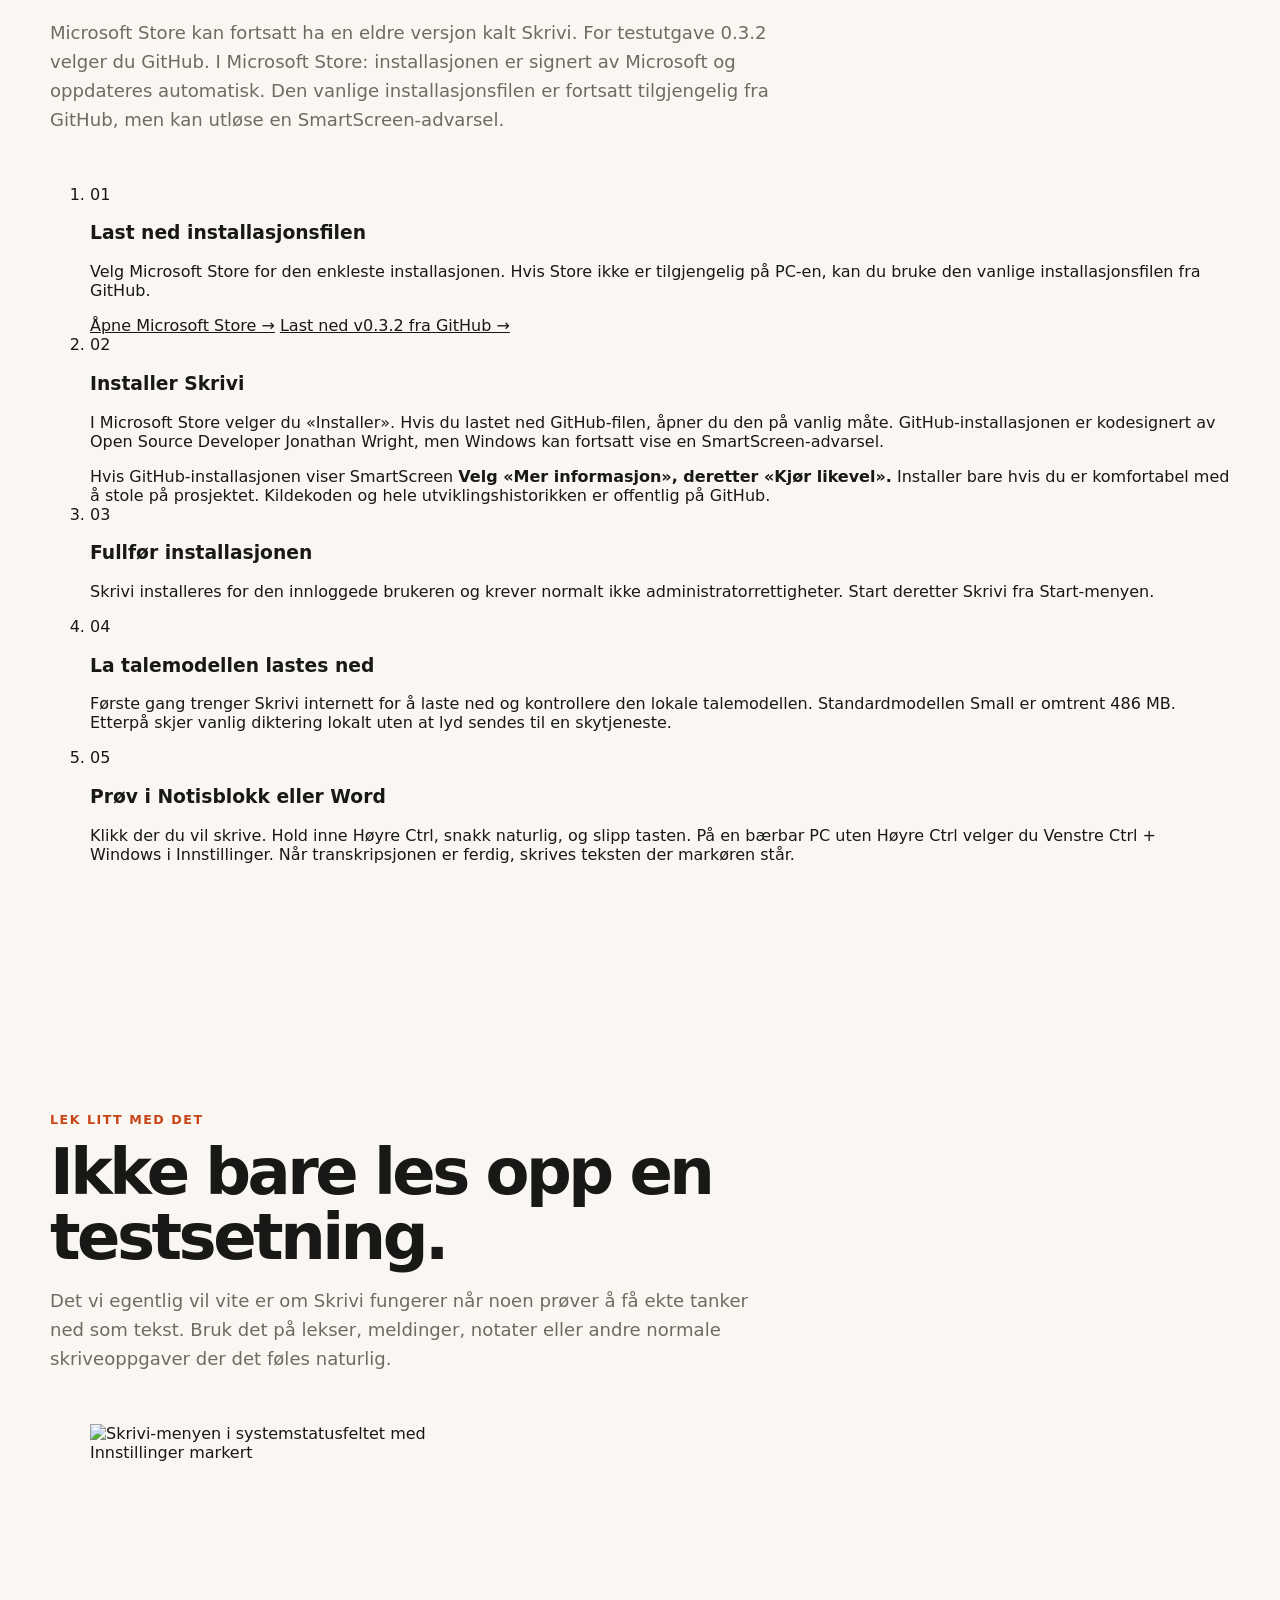
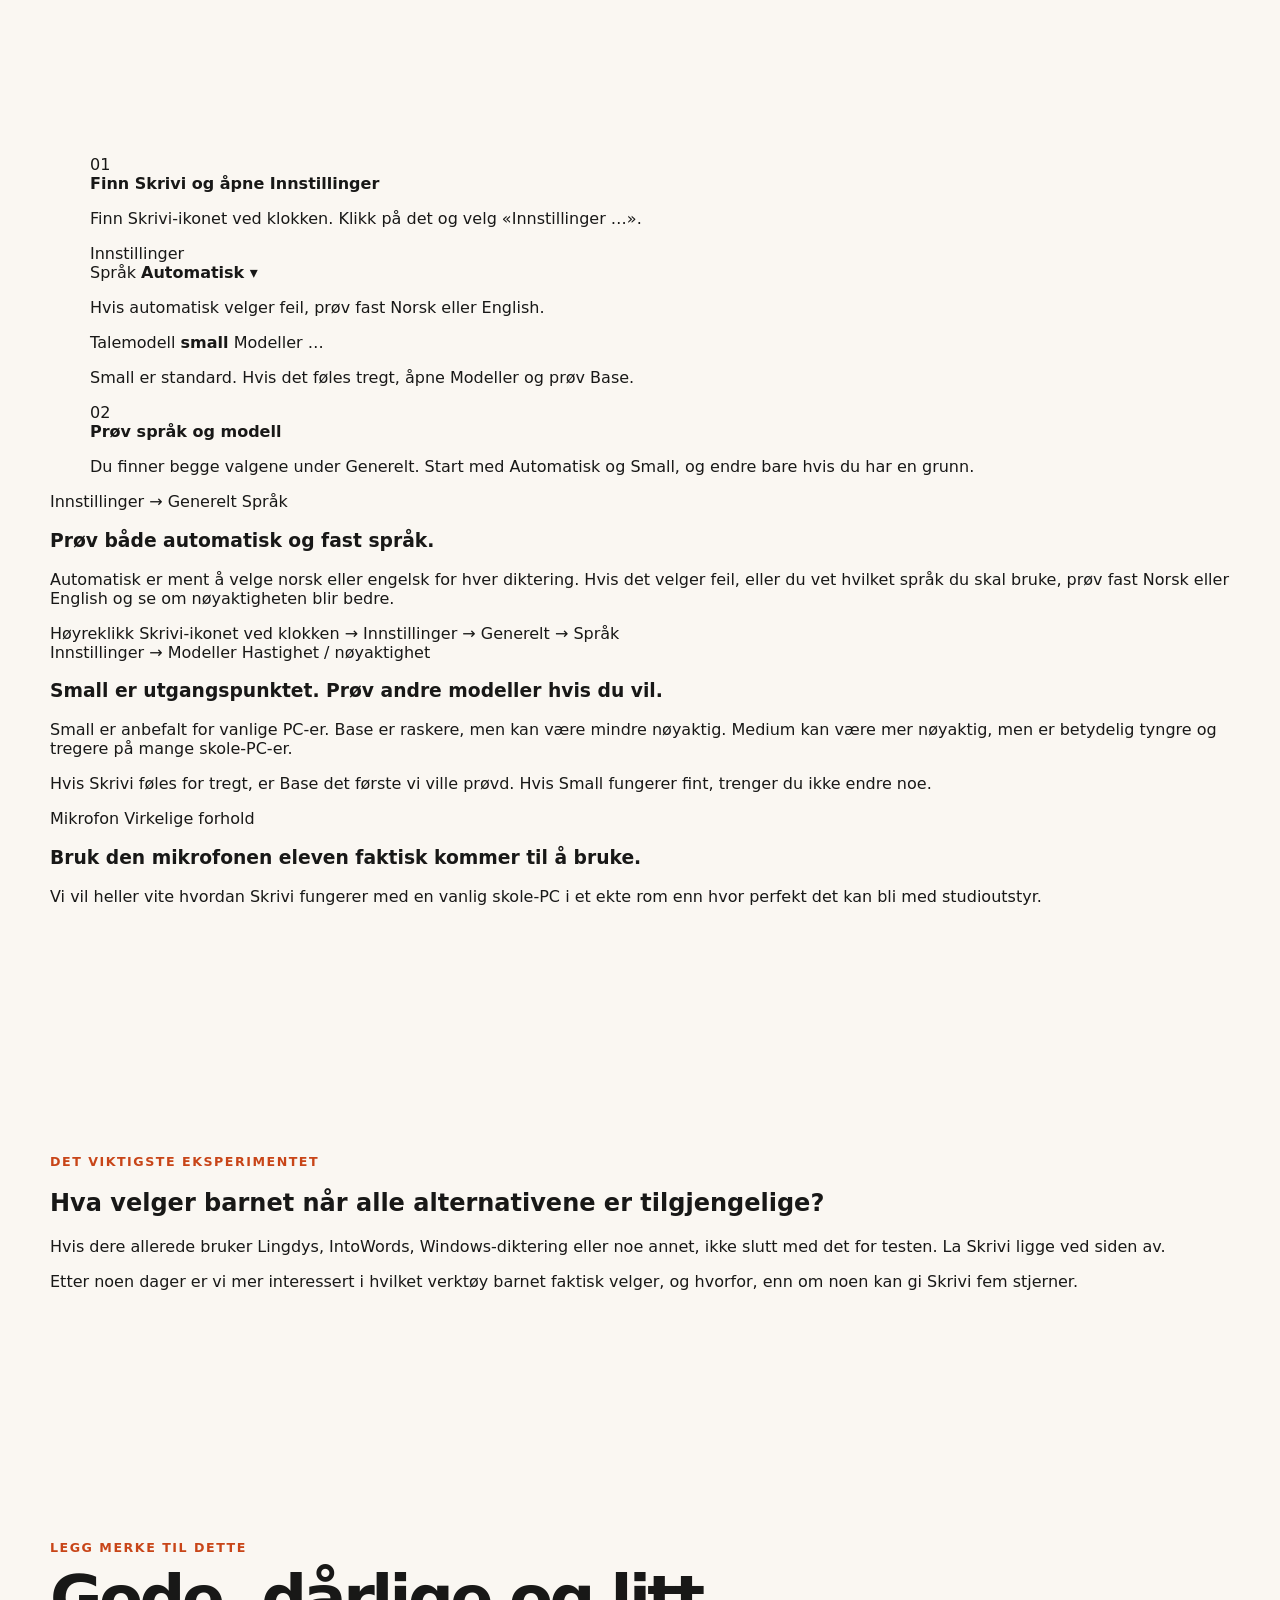
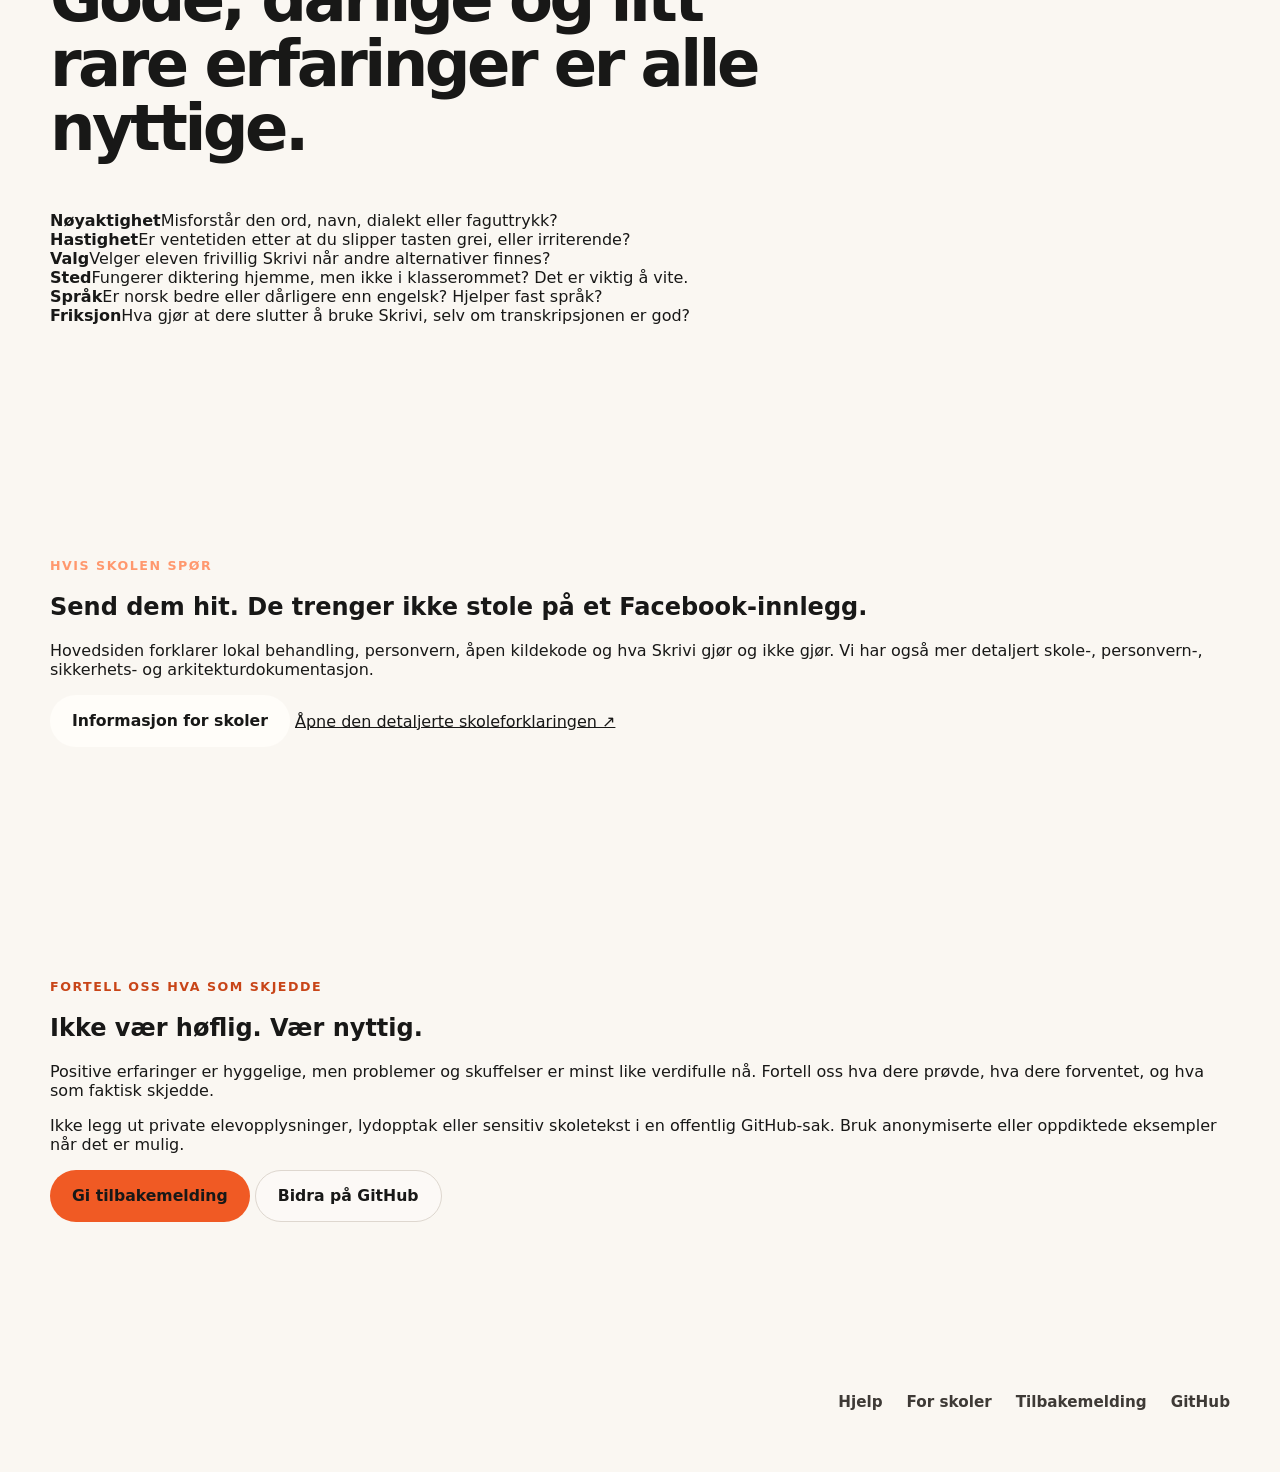
==== commit c3dd9c5d: "docs: publish approved Snakk and Lytt download links" ====
--- a/website/alpha/index.html
+++ b/website/alpha/index.html
@@ -31,7 +31,7 @@
       <p class="hero-copy" data-nb="Skrivi er et lite, gratis tale-til-tekst-verktøy laget for å få egne ord raskt ned på siden. Nå trenger vi noen få familier som vil prøve det i virkeligheten og fortelle oss hva som fungerer, og hva som ikke gjør det." data-en="Skrivi is a small, free speech-to-text tool designed to get your own words onto the page quickly. We now need a small number of families willing to try it in real life and tell us what works, and what does not.">Skrivi er et lite, gratis tale-til-tekst-verktøy laget for å få egne ord raskt ned på siden. Nå trenger vi noen få familier som vil prøve det i virkeligheten og fortelle oss hva som fungerer, og hva som ikke gjør det.</p>
       <div class="hero-actions">
         <a class="button button-primary" href="https://apps.microsoft.com/detail/9P42NBXD8W36?cid=skrivi-website-testing" data-nb="Installer Snakk fra Microsoft Store" data-en="Get Snakk from Microsoft Store">Installer Snakk fra Microsoft Store</a>
-        <a class="button button-secondary" href="https://github.com/workavoidance/Skrivi-STT/releases/download/v0.3.0/Skrivi-v0.3.0-windows-x64-setup.exe" data-nb="Last ned Snakk for Windows" data-en="Download Snakk for Windows">Last ned Snakk for Windows</a>
+        <a class="button button-secondary" href="https://github.com/workavoidance/Skrivi-STT/releases/download/v0.3.2/Skrivi-Snakk-0.3.2-windows-x64-setup.exe" data-nb="Last ned Snakk for Windows" data-en="Download Snakk for Windows">Last ned Snakk for Windows</a>
         <a class="hero-text-link" href="#install" data-nb="Se installasjonsguiden ↓" data-en="See the install guide ↓">Se installasjonsguiden ↓</a>
       </div>
       <div class="alpha-status">
@@ -70,7 +70,7 @@
         <div class="section-heading wide-heading alpha-dark-heading">
           <p class="kicker kicker-light" data-nb="Installer" data-en="Install">Installer</p>
           <h2 data-nb="Fem steg. Microsoft Store er enklest." data-en="Five steps. Microsoft Store is the easiest route.">Fem steg. Microsoft Store er enklest.</h2>
-          <p data-nb="Microsoft Store kan fortsatt ha en eldre versjon kalt Skrivi. For testutgave 0.3.0 velger du GitHub. I Microsoft Store: installasjonen er signert av Microsoft og oppdateres automatisk. Den vanlige installasjonsfilen er fortsatt tilgjengelig fra GitHub, men kan utløse en SmartScreen-advarsel." data-en="Microsoft Store may still have an older version named Skrivi. For test release 0.3.0, choose GitHub. In Microsoft Store: the installation is signed by Microsoft and updates automatically. The conventional installer remains available from GitHub, but may trigger a SmartScreen warning.">Microsoft Store kan fortsatt ha en eldre versjon kalt Skrivi. For testutgave 0.3.0 velger du GitHub. I Microsoft Store: installasjonen er signert av Microsoft og oppdateres automatisk. Den vanlige installasjonsfilen er fortsatt tilgjengelig fra GitHub, men kan utløse en SmartScreen-advarsel.</p>
+          <p data-nb="Microsoft Store kan fortsatt ha en eldre versjon kalt Skrivi. For testutgave 0.3.2 velger du GitHub. I Microsoft Store: installasjonen er signert av Microsoft og oppdateres automatisk. Den vanlige installasjonsfilen er fortsatt tilgjengelig fra GitHub, men kan utløse en SmartScreen-advarsel." data-en="Microsoft Store may still have an older version named Skrivi. For test release 0.3.2, choose GitHub. In Microsoft Store: the installation is signed by Microsoft and updates automatically. The conventional installer remains available from GitHub, but may trigger a SmartScreen warning.">Microsoft Store kan fortsatt ha en eldre versjon kalt Skrivi. For testutgave 0.3.2 velger du GitHub. I Microsoft Store: installasjonen er signert av Microsoft og oppdateres automatisk. Den vanlige installasjonsfilen er fortsatt tilgjengelig fra GitHub, men kan utløse en SmartScreen-advarsel.</p>
         </div>
 
         <ol class="install-list">
@@ -81,7 +81,7 @@
               <p data-nb="Velg Microsoft Store for den enkleste installasjonen. Hvis Store ikke er tilgjengelig på PC-en, kan du bruke den vanlige installasjonsfilen fra GitHub." data-en="Choose Microsoft Store for the easiest installation. If Store is unavailable on the PC, use the conventional installer from GitHub.">Velg Microsoft Store for den enkleste installasjonen. Hvis Store ikke er tilgjengelig på PC-en, kan du bruke den vanlige installasjonsfilen fra GitHub.</p>
               <div class="install-actions">
                 <a class="inline-action" href="https://apps.microsoft.com/detail/9P42NBXD8W36?cid=skrivi-website-testing" data-nb="Åpne Microsoft Store →" data-en="Open Microsoft Store →">Åpne Microsoft Store →</a>
-                <a class="inline-action inline-action-muted" href="https://github.com/workavoidance/Skrivi-STT/releases/download/v0.3.0/Skrivi-v0.3.0-windows-x64-setup.exe" data-nb="Last ned v0.3.0 fra GitHub →" data-en="Download v0.3.0 from GitHub →">Last ned v0.3.0 fra GitHub →</a>
+                <a class="inline-action inline-action-muted" href="https://github.com/workavoidance/Skrivi-STT/releases/download/v0.3.2/Skrivi-Snakk-0.3.2-windows-x64-setup.exe" data-nb="Last ned v0.3.2 fra GitHub →" data-en="Download v0.3.2 from GitHub →">Last ned v0.3.2 fra GitHub →</a>
               </div>
             </div>
           </li>
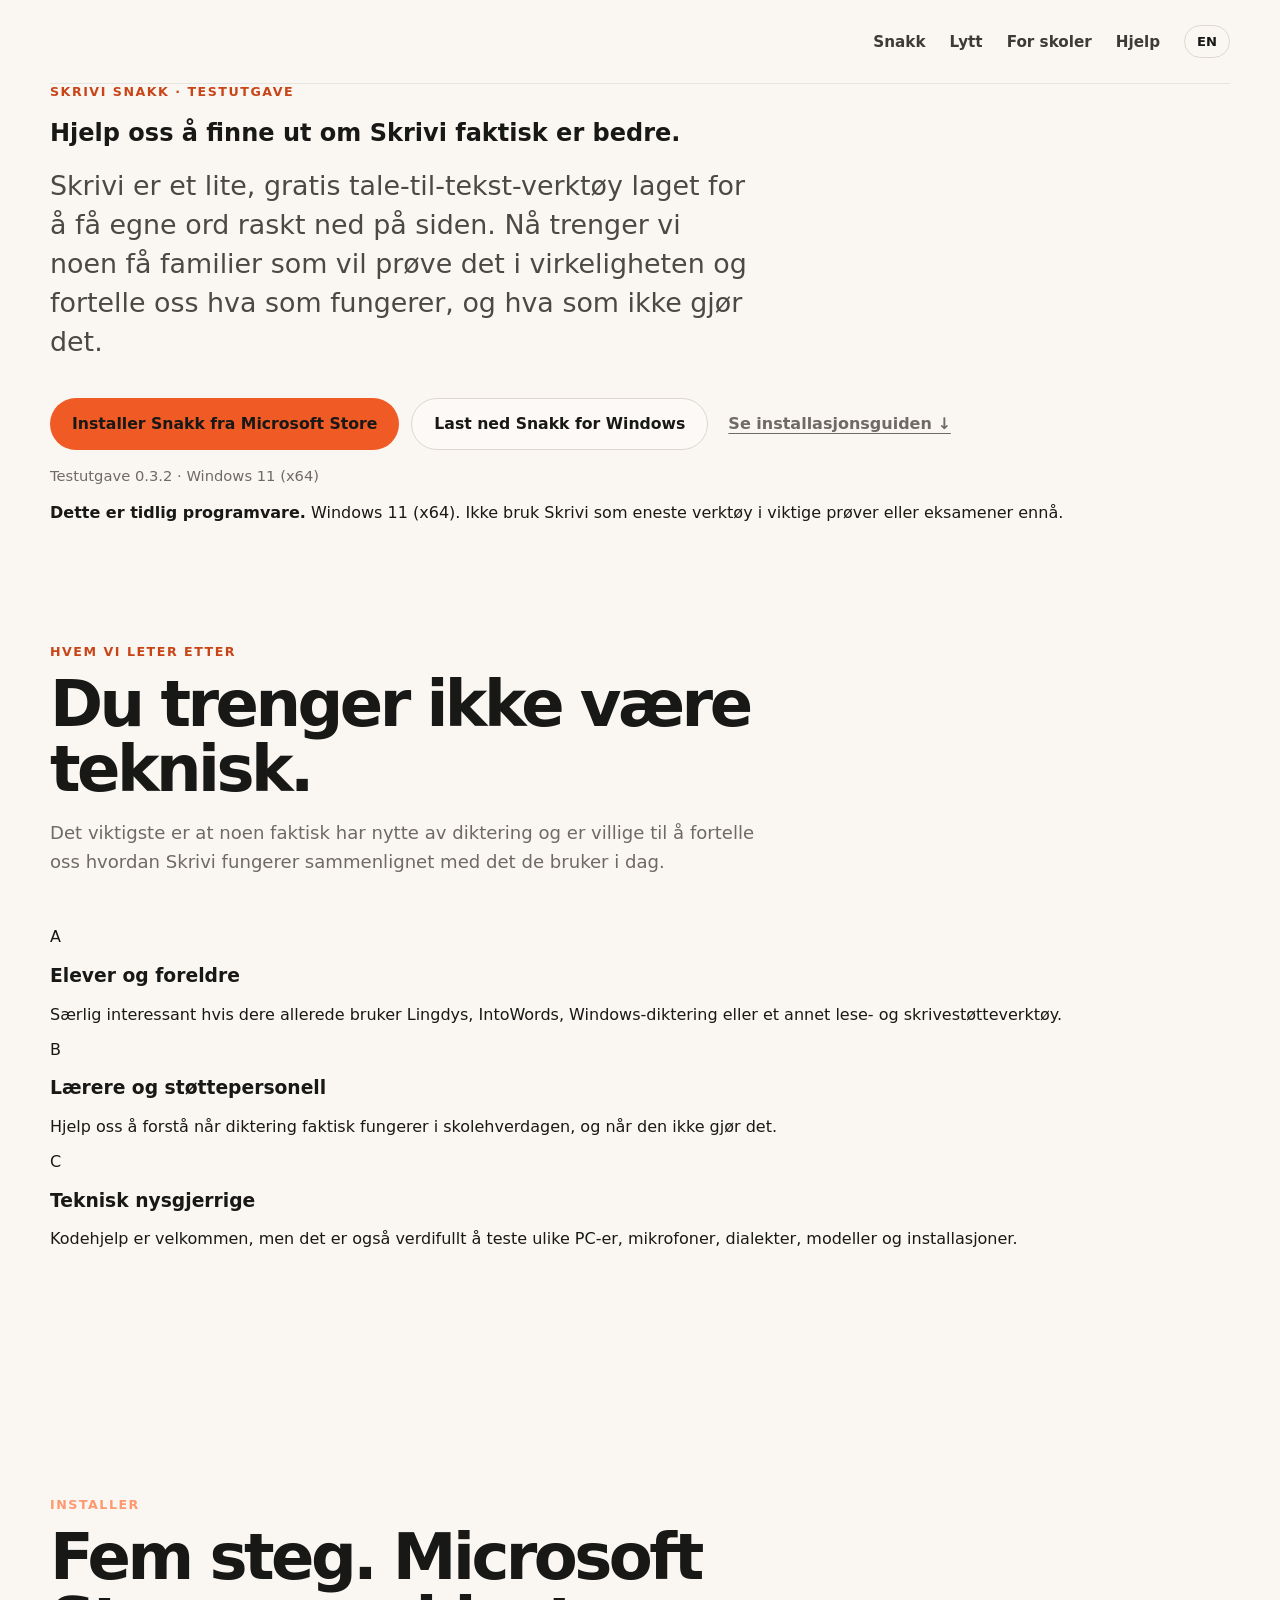
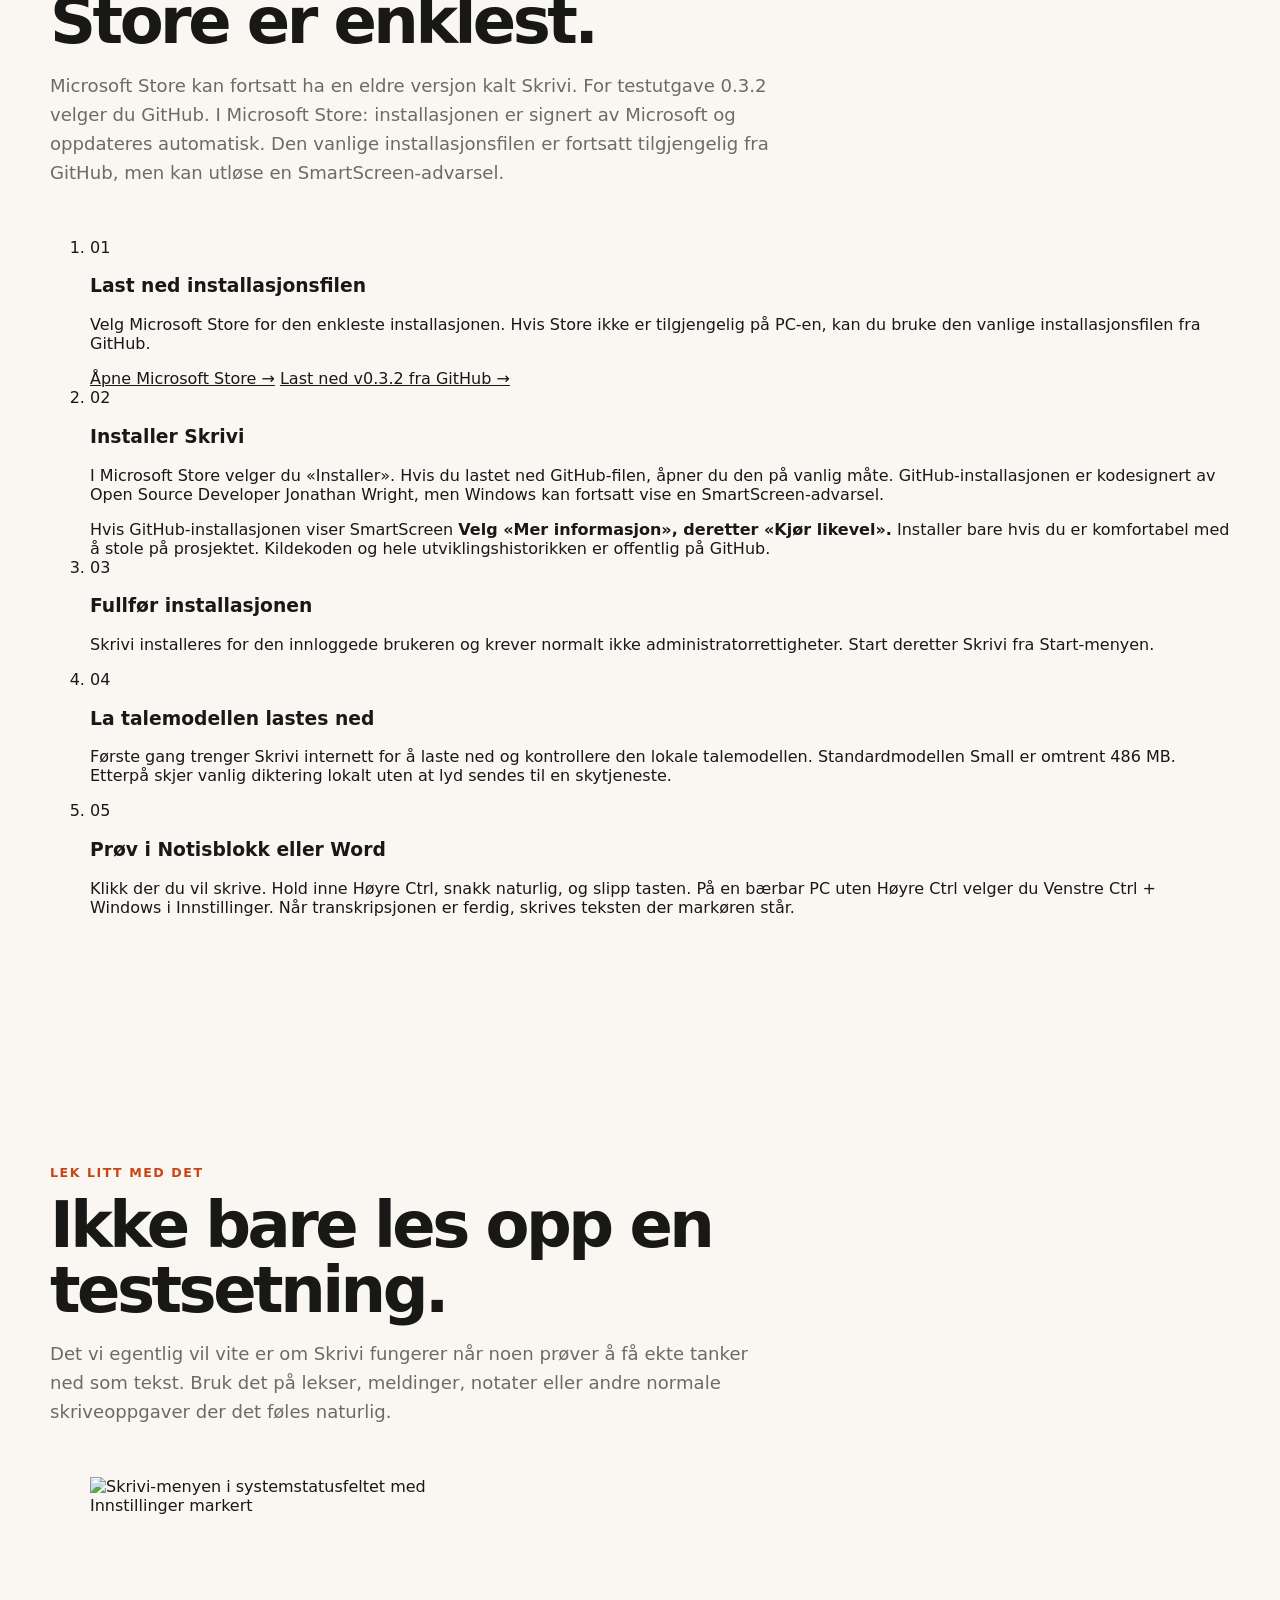
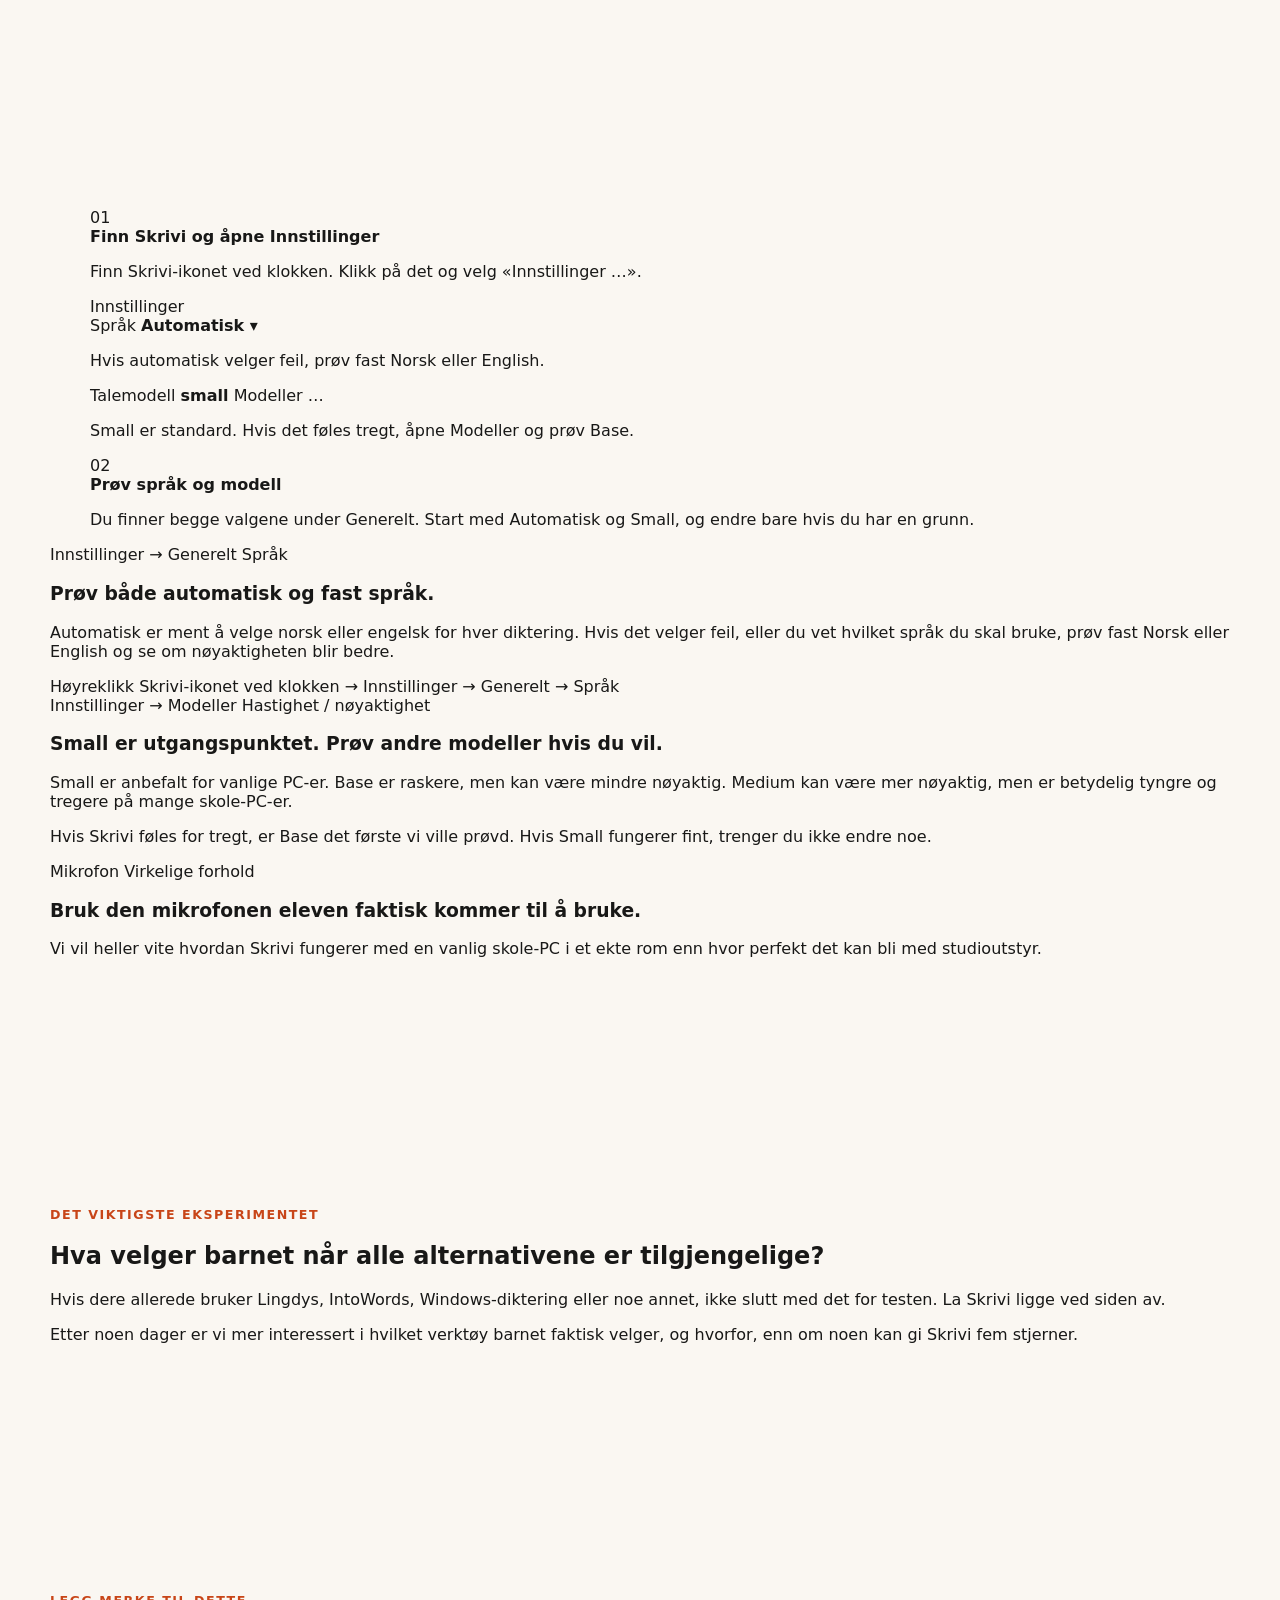
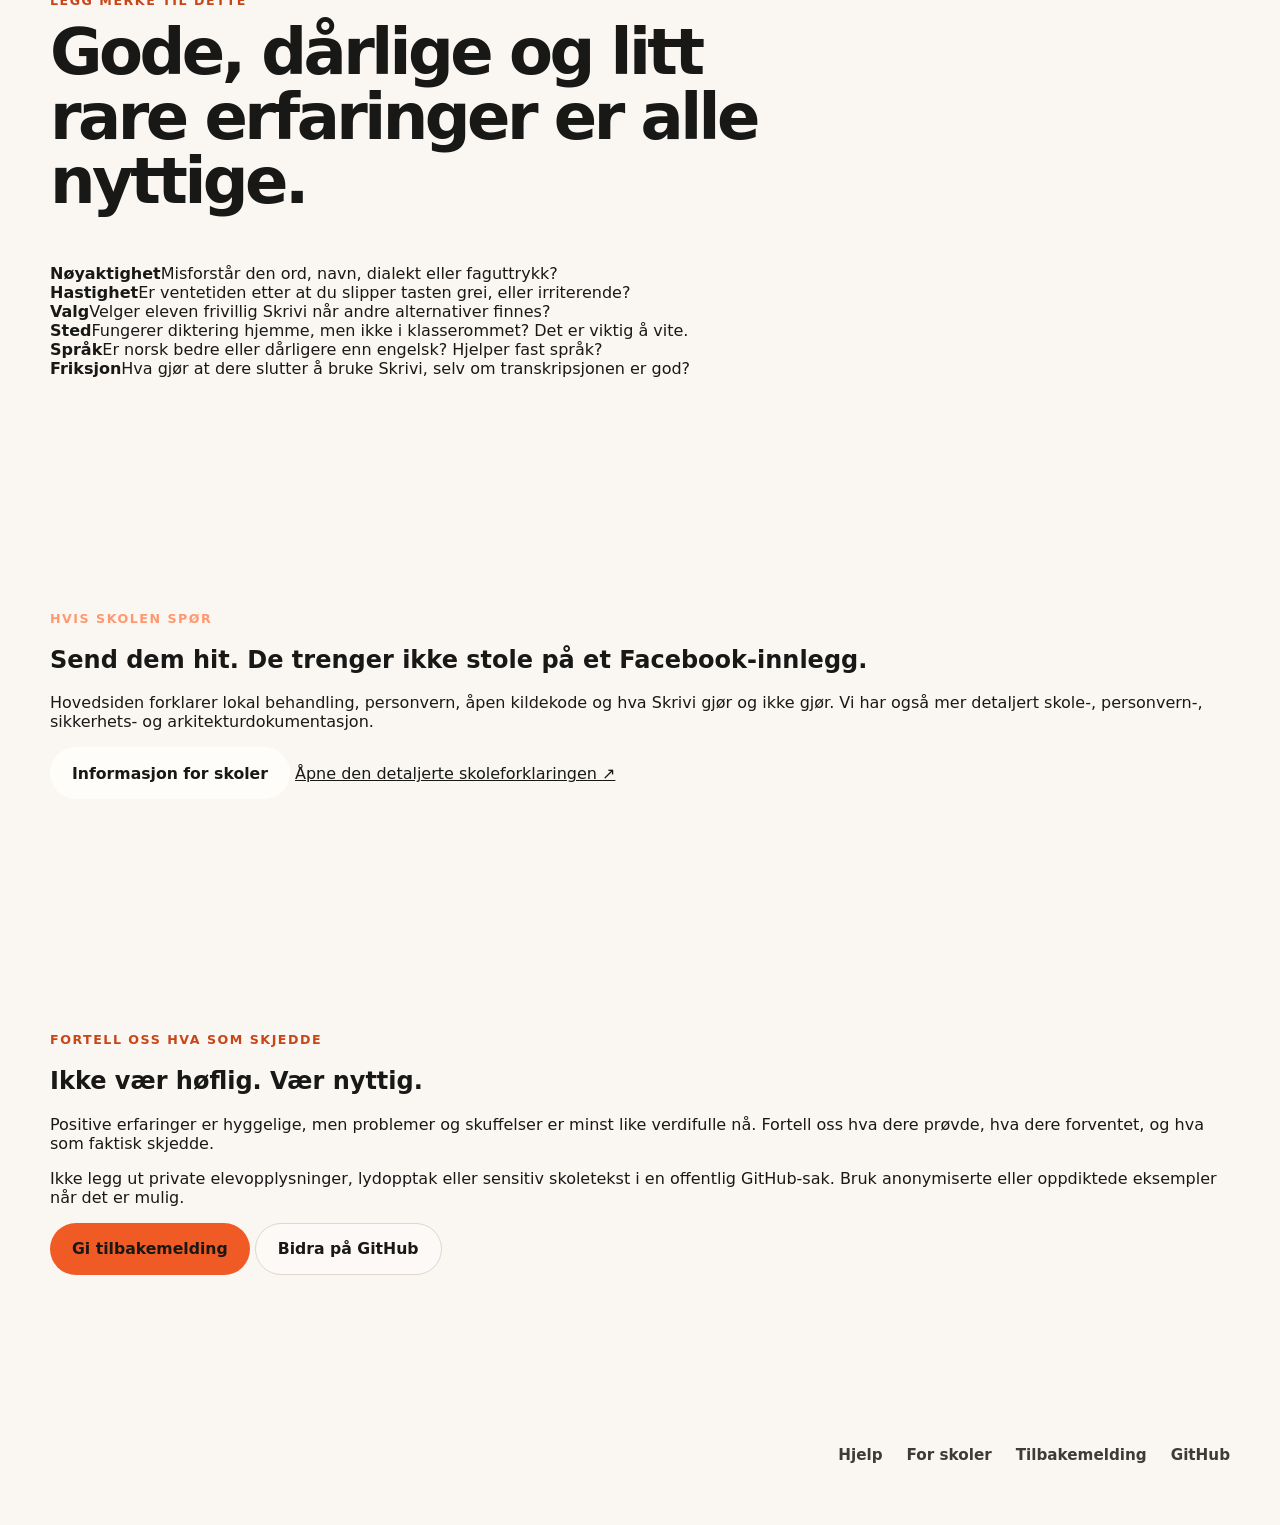
==== commit dedc3b4a: "website: align platform and test release labels across apps" ====
--- a/website/alpha/index.html
+++ b/website/alpha/index.html
@@ -34,9 +34,10 @@
         <a class="button button-secondary" href="https://github.com/workavoidance/Skrivi-STT/releases/download/v0.3.2/Skrivi-Snakk-0.3.2-windows-x64-setup.exe" data-nb="Last ned Snakk for Windows" data-en="Download Snakk for Windows">Last ned Snakk for Windows</a>
         <a class="hero-text-link" href="#install" data-nb="Se installasjonsguiden ↓" data-en="See the install guide ↓">Se installasjonsguiden ↓</a>
       </div>
+      <p class="product-note" data-nb="Testutgave 0.3.2 · Windows 11 (x64)" data-en="Test release 0.3.2 · Windows 11 (x64)">Testutgave 0.3.2 · Windows 11 (x64)</p>
       <div class="alpha-status">
         <strong data-nb="Dette er tidlig programvare." data-en="This is early software.">Dette er tidlig programvare.</strong>
-        <span data-nb="Windows 11, 64-bit. Ikke bruk Skrivi som eneste verktøy i viktige prøver eller eksamener ennå." data-en="Windows 11, 64-bit. Do not rely on Skrivi as your only tool in important tests or exams yet.">Windows 11, 64-bit. Ikke bruk Skrivi som eneste verktøy i viktige prøver eller eksamener ennå.</span>
+        <span data-nb="Windows 11 (x64). Ikke bruk Skrivi som eneste verktøy i viktige prøver eller eksamener ennå." data-en="Windows 11 (x64). Do not rely on Skrivi as your only tool in important tests or exams yet.">Windows 11 (x64). Ikke bruk Skrivi som eneste verktøy i viktige prøver eller eksamener ennå.</span>
       </div>
     </section>
 
